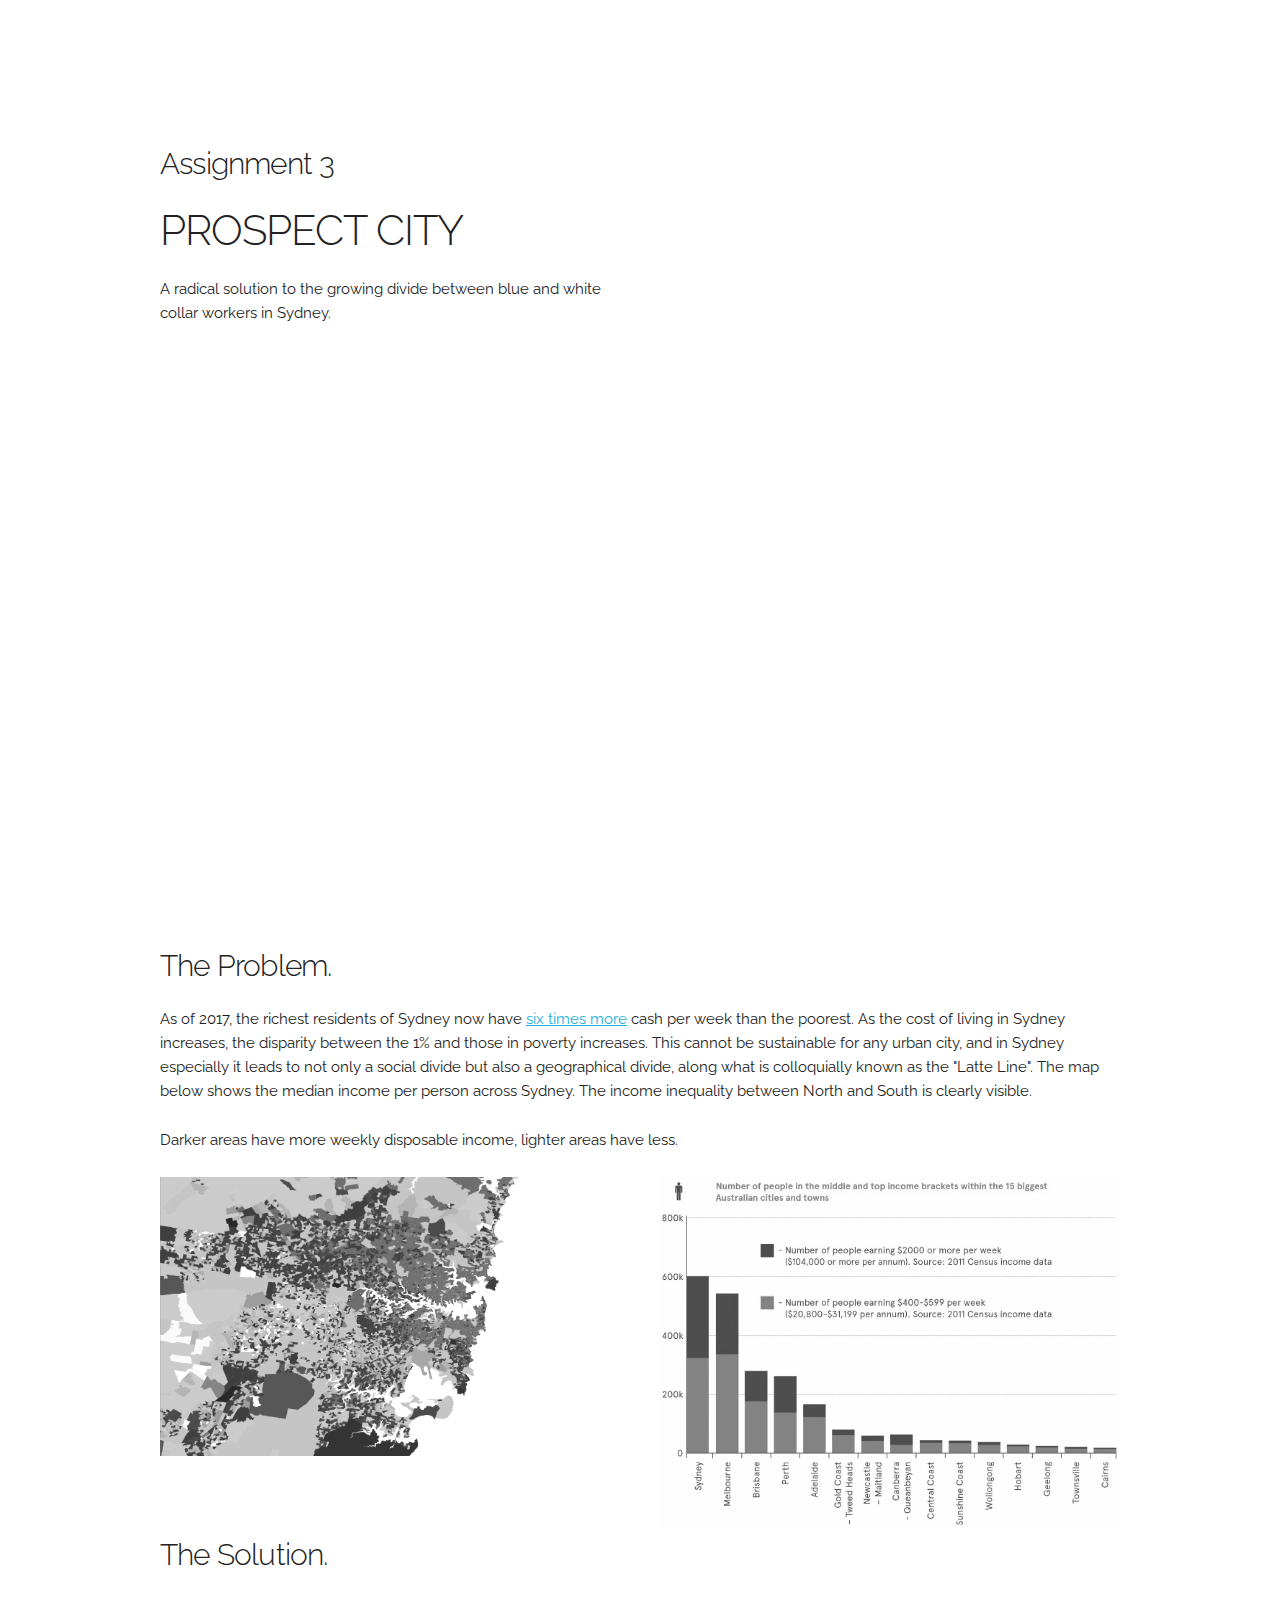
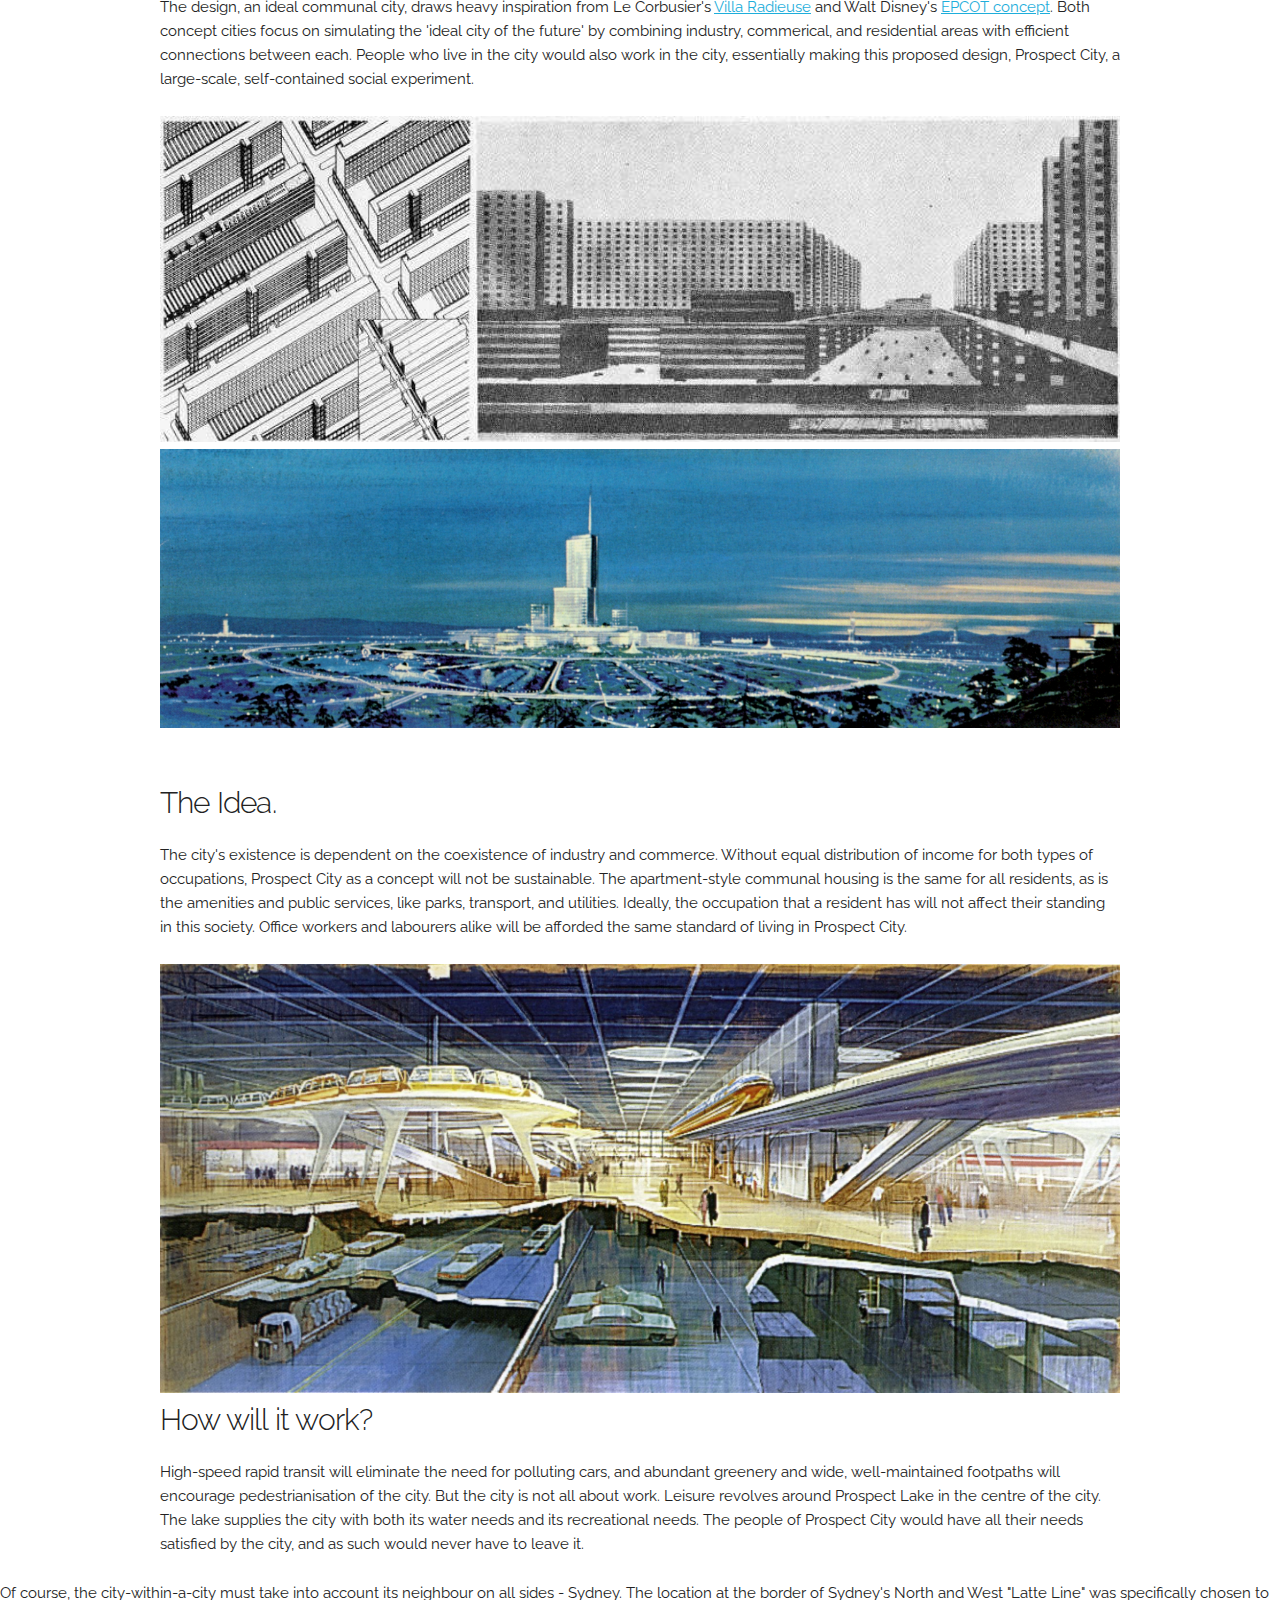
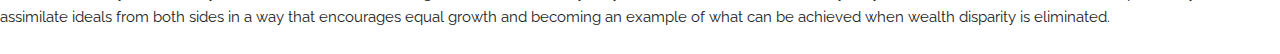
==== index.html @ 4a0b6c7a "k" ====
<!DOCTYPE html>
<html lang="en">
<head>

  <!-- Basic Page Needs
  –––––––––––––––––––––––––––––––––––––––––––––––––– -->
  <meta charset="utf-8">
  <title>twelve_thirty</title>
  <meta name="description" content="">
  <meta name="author" content="">

  <!-- Mobile Specific Metas
  –––––––––––––––––––––––––––––––––––––––––––––––––– -->
  <meta name='viewport' content="width=device-widthinitial-scale=1,maximum-scale=1,user-scalable=no" />

  <!-- FONT
  –––––––––––––––––––––––––––––––––––––––––––––––––– -->
  <link href="//fonts.googleapis.com/css?family=Raleway:400,300,600" rel="stylesheet" type="text/css">

  <!-- CSS
  –––––––––––––––––––––––––––––––––––––––––––––––––– -->
  <link rel="stylesheet" href="css/normalize.css">
  <link rel="stylesheet" href="css/skeleton.css">

  <!-- Mapbox API
  –––––––––––––––––––––––––––––––––––––––––––––––––– -->
  <script src='https://api.tiles.mapbox.com/mapbox-gl-js/v0.50.0/mapbox-gl.js'></script>
  <link href='https://api.tiles.mapbox.com/mapbox-gl-js/v0.50.0/mapbox-gl.css' rel='stylesheet' />
    
  <!-- Mapbox CSS
  –––––––––––––––––––––––––––––––––––––––––––––––––– -->  
    <style>
        body { margin:0; padding:0; }
        #map-container {position: relative; height: 400px; width: 100%;}
        #map { position: absolute; height: inherit; width: 100%;}
        img { width: 100%;}
        
    </style>

  <!-- Favicon
  –––––––––––––––––––––––––––––––––––––––––––––––––– -->
  <link rel="icon" type="image/png" href="images/favicon.png">

</head>
<body>

  <!-- Heading
  –––––––––––––––––––––––––––––––––––––––––––––––––– -->
  <div class="container">
    <div class="row">
      <div class="one-half column" style="margin-top: 15%">
        <h4>Assignment 3</h4>
        <h2>PROSPECT CITY</h2>
        <p>A radical solution to the growing divide between blue and white collar workers in Sydney.</p>
        <br></br>
      </div>
    </div>
  </div>

<!-- Map
  –––––––––––––––––––––––––––––––––––––––––––––––––– -->
  <div class="map-container">
        <div id='map'></div>
        <script>
        mapboxgl.accessToken = 'pk.eyJ1IjoiaGVmemFjayIsImEiOiJjam0xOXI5dHcwMXB6M3dxcmQ4dHZlNTdwIn0.y9kjLEaiTkrsVbtfqm4grw';
        var map = new mapboxgl.Map({
            container: 'map', // container id
            style: 'mapbox://styles/mapbox/light-v9', // stylesheet location
            center: [150.89, -33.82], // starting position [lng, lat]
            pitch: 75,
				    bearing: 20,
            zoom: 12.5 // starting zoom
        });

        map.on('load', function() {

            map.addLayer({
              "id": "data",
              "type": "fill-extrusion",
              "source": {
                  'type': 'geojson',
                  'data': './city.js'
              },
              'layout': {
                  'visibility': 'visible'
                  },
              'paint': {
                      'fill-extrusion-color' : {
                          'property': 'colour',
                          'type': 'identity'
                      },
                      'fill-extrusion-height' : {
                          'type': 'identity',
                          'property': 'height'
                      },
                      'fill-extrusion-base' : {
                          'type': 'identity',
                          'property': 'base_height'
                      },
                        'fill-extrusion-opacity': 1
                  }

            });
        });

        </script>
  </div>
  <br></br>

<!-- Content
  –––––––––––––––––––––––––––––––––––––––––––––––––– -->        
  <div class="container">
    <div class="row">
      <div class="twelve columns">
        <h4>The Problem.</h4>
        <p>As of 2017, the richest residents of Sydney now have <a href="https://www.smh.com.au/national/nsw/sydney-has-the-highest-poverty-rate-of-any-capital-city-in-australia-20150701-gi2ijx.html">six times more</a> cash per week than the poorest. As the cost of living in Sydney increases, the disparity between the 1% and those in poverty increases. This cannot be sustainable for any urban city, and in Sydney especially it leads to not only a social divide but also a geographical divide, along what is colloquially known as the "Latte Line".
        The map below shows the median income per person across Sydney. The income inequality between North and South is clearly visible.</p>
        <p>Darker areas have more weekly disposable income, lighter areas have less.</p>
      </div>
    </div>
  </div>

  <div class="container">
    <div class="row">
      <div class="six columns">
        <img src="images/income.PNG" width="100%">
      </div> 
      <div class="six columns">
        <img src="images/inequality.jpg" width="100%">
      </div> 
    </div>
  </div>

  <div class="container">
    <div class="row">
      <div class="twelve columns">
        <h4>The Solution.</h4>
        <p>The design, an ideal communal city, draws heavy inspiration from Le Corbusier's <a href="https://en.wikipedia.org/wiki/Ville_Radieuse">Villa Radieuse</a> and Walt Disney's <a href="https://en.wikipedia.org/wiki/EPCOT_(concept)">EPCOT concept</a>. Both concept cities focus on simulating the 'ideal city of the future' by combining industry, commerical, and residential areas with efficient connections between each. People who live in the city would also work in the city, essentially making this proposed design, Prospect City, a large-scale, self-contained social experiment.</p>
      </div>
    </div>
  </div>

  <div class="container">
    <div class="row">
      <div class="twelve columns">
        <img src="images/radieuse.jpg" width="100%">
      </div>
    </div>
  </div>

  <div class="container">
    <div class="row">
      <div class="twelve columns">
        <img src="images/epcot.jpg" width="100%">
      </div>
    </div>
  </div>

  <br></br>

  <div class="container">
    <div class="row">
      <div class="twelve columns">
        <h4>The Idea.</h4>
        <p>The city's existence is dependent on the coexistence of industry and commerce. Without equal distribution of income for both types of occupations, Prospect City as a concept will not be sustainable. The apartment-style communal housing is the same for all residents, as is the amenities and public services, like parks, transport, and utilities. Ideally, the occupation that a resident has will not affect their standing in this society. Office workers and labourers alike will be afforded the same standard of living in Prospect City.</p>
      </div>
    </div>
  </div>

  <div class="container">
    <div class="row">
      <div class="twelve columns">
        <img src="images/transport.jpg" width="100%">
      </div>
    </div>
  </div>
    
  <div class="container">
    <div class="row">
      <div class="twelve columns">
        <h4>How will it work?</h4>
        <p>High-speed rapid transit will eliminate the need for polluting cars, and abundant greenery and wide, well-maintained footpaths will encourage pedestrianisation of the city. But the city is not all about work. Leisure revolves around Prospect Lake in the centre of the city. The lake supplies the city with both its water needs and its recreational needs. The people of Prospect City would have all their needs satisfied by the city, and as such would never have to leave it. </p>
      </div>
    </div>
  </div>


        <p>Of course, the city-within-a-city must take into account its neighbour on all sides - Sydney. The location at the border of Sydney's North and West "Latte Line" was specifically chosen to assimilate ideals from both sides in a way that encourages equal growth and becoming an example of what can be achieved when wealth disparity is eliminated.</p>
      </div>
    </div>
  </div>

<!-- End Document
  –––––––––––––––––––––––––––––––––––––––––––––––––– -->
</body>
</html>
---- css/skeleton.css ----
/*
* Skeleton V2.0.4
* Copyright 2014, Dave Gamache
* www.getskeleton.com
* Free to use under the MIT license.
* http://www.opensource.org/licenses/mit-license.php
* 12/29/2014
*/


/* Table of contents
––––––––––––––––––––––––––––––––––––––––––––––––––
- Grid
- Base Styles
- Typography
- Links
- Buttons
- Forms
- Lists
- Code
- Tables
- Spacing
- Utilities
- Clearing
- Media Queries
*/


/* Grid
–––––––––––––––––––––––––––––––––––––––––––––––––– */
.container {
  position: relative;
  width: 100%;
  max-width: 960px;
  margin: 0 auto;
  padding: 0 20px;
  box-sizing: border-box; }
.column,
.columns {
  width: 100%;
  float: left;
  box-sizing: border-box; }
.map-container {
  position: relative; 
  height: 500px; 
  width: 100%; }


/* For devices larger than 400px */
@media (min-width: 400px) {
  .container {
    width: 85%;
    padding: 0; }
}

/* For devices larger than 550px */
@media (min-width: 550px) {
  .container {
    width: 80%; }
  .column,
  .columns {
    margin-left: 4%; }
  .column:first-child,
  .columns:first-child {
    margin-left: 0; }

  .one.column,
  .one.columns                    { width: 4.66666666667%; }
  .two.columns                    { width: 13.3333333333%; }
  .three.columns                  { width: 22%;            }
  .four.columns                   { width: 30.6666666667%; }
  .five.columns                   { width: 39.3333333333%; }
  .six.columns                    { width: 48%;            }
  .seven.columns                  { width: 56.6666666667%; }
  .eight.columns                  { width: 65.3333333333%; }
  .nine.columns                   { width: 74.0%;          }
  .ten.columns                    { width: 82.6666666667%; }
  .eleven.columns                 { width: 91.3333333333%; }
  .twelve.columns                 { width: 100%; margin-left: 0; }

  .one-third.column               { width: 30.6666666667%; }
  .two-thirds.column              { width: 65.3333333333%; }

  .one-half.column                { width: 48%; }

  /* Offsets */
  .offset-by-one.column,
  .offset-by-one.columns          { margin-left: 8.66666666667%; }
  .offset-by-two.column,
  .offset-by-two.columns          { margin-left: 17.3333333333%; }
  .offset-by-three.column,
  .offset-by-three.columns        { margin-left: 26%;            }
  .offset-by-four.column,
  .offset-by-four.columns         { margin-left: 34.6666666667%; }
  .offset-by-five.column,
  .offset-by-five.columns         { margin-left: 43.3333333333%; }
  .offset-by-six.column,
  .offset-by-six.columns          { margin-left: 52%;            }
  .offset-by-seven.column,
  .offset-by-seven.columns        { margin-left: 60.6666666667%; }
  .offset-by-eight.column,
  .offset-by-eight.columns        { margin-left: 69.3333333333%; }
  .offset-by-nine.column,
  .offset-by-nine.columns         { margin-left: 78.0%;          }
  .offset-by-ten.column,
  .offset-by-ten.columns          { margin-left: 86.6666666667%; }
  .offset-by-eleven.column,
  .offset-by-eleven.columns       { margin-left: 95.3333333333%; }

  .offset-by-one-third.column,
  .offset-by-one-third.columns    { margin-left: 34.6666666667%; }
  .offset-by-two-thirds.column,
  .offset-by-two-thirds.columns   { margin-left: 69.3333333333%; }

  .offset-by-one-half.column,
  .offset-by-one-half.columns     { margin-left: 52%; }

}


/* Base Styles
–––––––––––––––––––––––––––––––––––––––––––––––––– */
/* NOTE
html is set to 62.5% so that all the REM measurements throughout Skeleton
are based on 10px sizing. So basically 1.5rem = 15px :) */
html {
  font-size: 62.5%; }
body {
  font-size: 1.5em; /* currently ems cause chrome bug misinterpreting rems on body element */
  line-height: 1.6;
  font-weight: 400;
  font-family: "Raleway", "HelveticaNeue", "Helvetica Neue", Helvetica, Arial, sans-serif;
  color: #222; }


/* Typography
–––––––––––––––––––––––––––––––––––––––––––––––––– */
h1, h2, h3, h4, h5, h6 {
  margin-top: 0;
  margin-bottom: 2rem;
  font-weight: 300; }
h1 { font-size: 4.0rem; line-height: 1.2;  letter-spacing: -.1rem;}
h2 { font-size: 3.6rem; line-height: 1.25; letter-spacing: -.1rem; }
h3 { font-size: 3.0rem; line-height: 1.3;  letter-spacing: -.1rem; }
h4 { font-size: 2.4rem; line-height: 1.35; letter-spacing: -.08rem; }
h5 { font-size: 1.8rem; line-height: 1.5;  letter-spacing: -.05rem; }
h6 { font-size: 1.5rem; line-height: 1.6;  letter-spacing: 0; }

/* Larger than phablet */
@media (min-width: 550px) {
  h1 { font-size: 5.0rem; }
  h2 { font-size: 4.2rem; }
  h3 { font-size: 3.6rem; }
  h4 { font-size: 3.0rem; }
  h5 { font-size: 2.4rem; }
  h6 { font-size: 1.5rem; }
}

p {
  margin-top: 0; }


/* Links
–––––––––––––––––––––––––––––––––––––––––––––––––– */
a {
  color: #1EAEDB; }
a:hover {
  color: #0FA0CE; }


/* Buttons
–––––––––––––––––––––––––––––––––––––––––––––––––– */
.button,
button,
input[type="submit"],
input[type="reset"],
input[type="button"] {
  display: inline-block;
  height: 38px;
  padding: 0 30px;
  color: #555;
  text-align: center;
  font-size: 11px;
  font-weight: 600;
  line-height: 38px;
  letter-spacing: .1rem;
  text-transform: uppercase;
  text-decoration: none;
  white-space: nowrap;
  background-color: transparent;
  border-radius: 4px;
  border: 1px solid #bbb;
  cursor: pointer;
  box-sizing: border-box; }
.button:hover,
button:hover,
input[type="submit"]:hover,
input[type="reset"]:hover,
input[type="button"]:hover,
.button:focus,
button:focus,
input[type="submit"]:focus,
input[type="reset"]:focus,
input[type="button"]:focus {
  color: #333;
  border-color: #888;
  outline: 0; }
.button.button-primary,
button.button-primary,
input[type="submit"].button-primary,
input[type="reset"].button-primary,
input[type="button"].button-primary {
  color: #FFF;
  background-color: #33C3F0;
  border-color: #33C3F0; }
.button.button-primary:hover,
button.button-primary:hover,
input[type="submit"].button-primary:hover,
input[type="reset"].button-primary:hover,
input[type="button"].button-primary:hover,
.button.button-primary:focus,
button.button-primary:focus,
input[type="submit"].button-primary:focus,
input[type="reset"].button-primary:focus,
input[type="button"].button-primary:focus {
  color: #FFF;
  background-color: #1EAEDB;
  border-color: #1EAEDB; }


/* Forms
–––––––––––––––––––––––––––––––––––––––––––––––––– */
input[type="email"],
input[type="number"],
input[type="search"],
input[type="text"],
input[type="tel"],
input[type="url"],
input[type="password"],
textarea,
select {
  height: 38px;
  padding: 6px 10px; /* The 6px vertically centers text on FF, ignored by Webkit */
  background-color: #fff;
  border: 1px solid #D1D1D1;
  border-radius: 4px;
  box-shadow: none;
  box-sizing: border-box; }
/* Removes awkward default styles on some inputs for iOS */
input[type="email"],
input[type="number"],
input[type="search"],
input[type="text"],
input[type="tel"],
input[type="url"],
input[type="password"],
textarea {
  -webkit-appearance: none;
     -moz-appearance: none;
          appearance: none; }
textarea {
  min-height: 65px;
  padding-top: 6px;
  padding-bottom: 6px; }
input[type="email"]:focus,
input[type="number"]:focus,
input[type="search"]:focus,
input[type="text"]:focus,
input[type="tel"]:focus,
input[type="url"]:focus,
input[type="password"]:focus,
textarea:focus,
select:focus {
  border: 1px solid #33C3F0;
  outline: 0; }
label,
legend {
  display: block;
  margin-bottom: .5rem;
  font-weight: 600; }
fieldset {
  padding: 0;
  border-width: 0; }
input[type="checkbox"],
input[type="radio"] {
  display: inline; }
label > .label-body {
  display: inline-block;
  margin-left: .5rem;
  font-weight: normal; }


/* Lists
–––––––––––––––––––––––––––––––––––––––––––––––––– */
ul {
  list-style: circle inside; }
ol {
  list-style: decimal inside; }
ol, ul {
  padding-left: 0;
  margin-top: 0; }
ul ul,
ul ol,
ol ol,
ol ul {
  margin: 1.5rem 0 1.5rem 3rem;
  font-size: 90%; }
li {
  margin-bottom: 1rem; }


/* Code
–––––––––––––––––––––––––––––––––––––––––––––––––– */
code {
  padding: .2rem .5rem;
  margin: 0 .2rem;
  font-size: 90%;
  white-space: nowrap;
  background: #F1F1F1;
  border: 1px solid #E1E1E1;
  border-radius: 4px; }
pre > code {
  display: block;
  padding: 1rem 1.5rem;
  white-space: pre; }


/* Tables
–––––––––––––––––––––––––––––––––––––––––––––––––– */
th,
td {
  padding: 12px 15px;
  text-align: left;
  border-bottom: 1px solid #E1E1E1; }
th:first-child,
td:first-child {
  padding-left: 0; }
th:last-child,
td:last-child {
  padding-right: 0; }


/* Spacing
–––––––––––––––––––––––––––––––––––––––––––––––––– */
button,
.button {
  margin-bottom: 1rem; }
input,
textarea,
select,
fieldset {
  margin-bottom: 1.5rem; }
pre,
blockquote,
dl,
figure,
table,
p,
ul,
ol,
form {
  margin-bottom: 2.5rem; }


/* Utilities
–––––––––––––––––––––––––––––––––––––––––––––––––– */
.u-full-width {
  width: 100%;
  box-sizing: border-box; }
.u-max-full-width {
  max-width: 100%;
  box-sizing: border-box; }
.u-pull-right {
  float: right; }
.u-pull-left {
  float: left; }


/* Misc
–––––––––––––––––––––––––––––––––––––––––––––––––– */
hr {
  margin-top: 3rem;
  margin-bottom: 3.5rem;
  border-width: 0;
  border-top: 1px solid #E1E1E1; }


/* Clearing
–––––––––––––––––––––––––––––––––––––––––––––––––– */

/* Self Clearing Goodness */
.container:after,
.row:after,
.u-cf {
  content: "";
  display: table;
  clear: both; }

/* Images
–––––––––––––––––––––––––––––––––––––––––––––––––– */

  img {
    max-width: 100%;
    max-height: 100%;
}

.portrait {
    height: 80px;
    width: 30px;
}

.landscape {
    height: 30px;
    width: 80px;
}

.square {
    height: 75px;
    width: 75px;
}  


/* Media Queries
–––––––––––––––––––––––––––––––––––––––––––––––––– */
/*
Note: The best way to structure the use of media queries is to create the queries
near the relevant code. For example, if you wanted to change the styles for buttons
on small devices, paste the mobile query code up in the buttons section and style it
there.
*/


/* Larger than mobile */
@media (min-width: 400px) {}

/* Larger than phablet (also point when grid becomes active) */
@media (min-width: 550px) {}

/* Larger than tablet */
@media (min-width: 750px) {}

/* Larger than desktop */
@media (min-width: 1000px) {}

/* Larger than Desktop HD */
@media (min-width: 1200px) {}
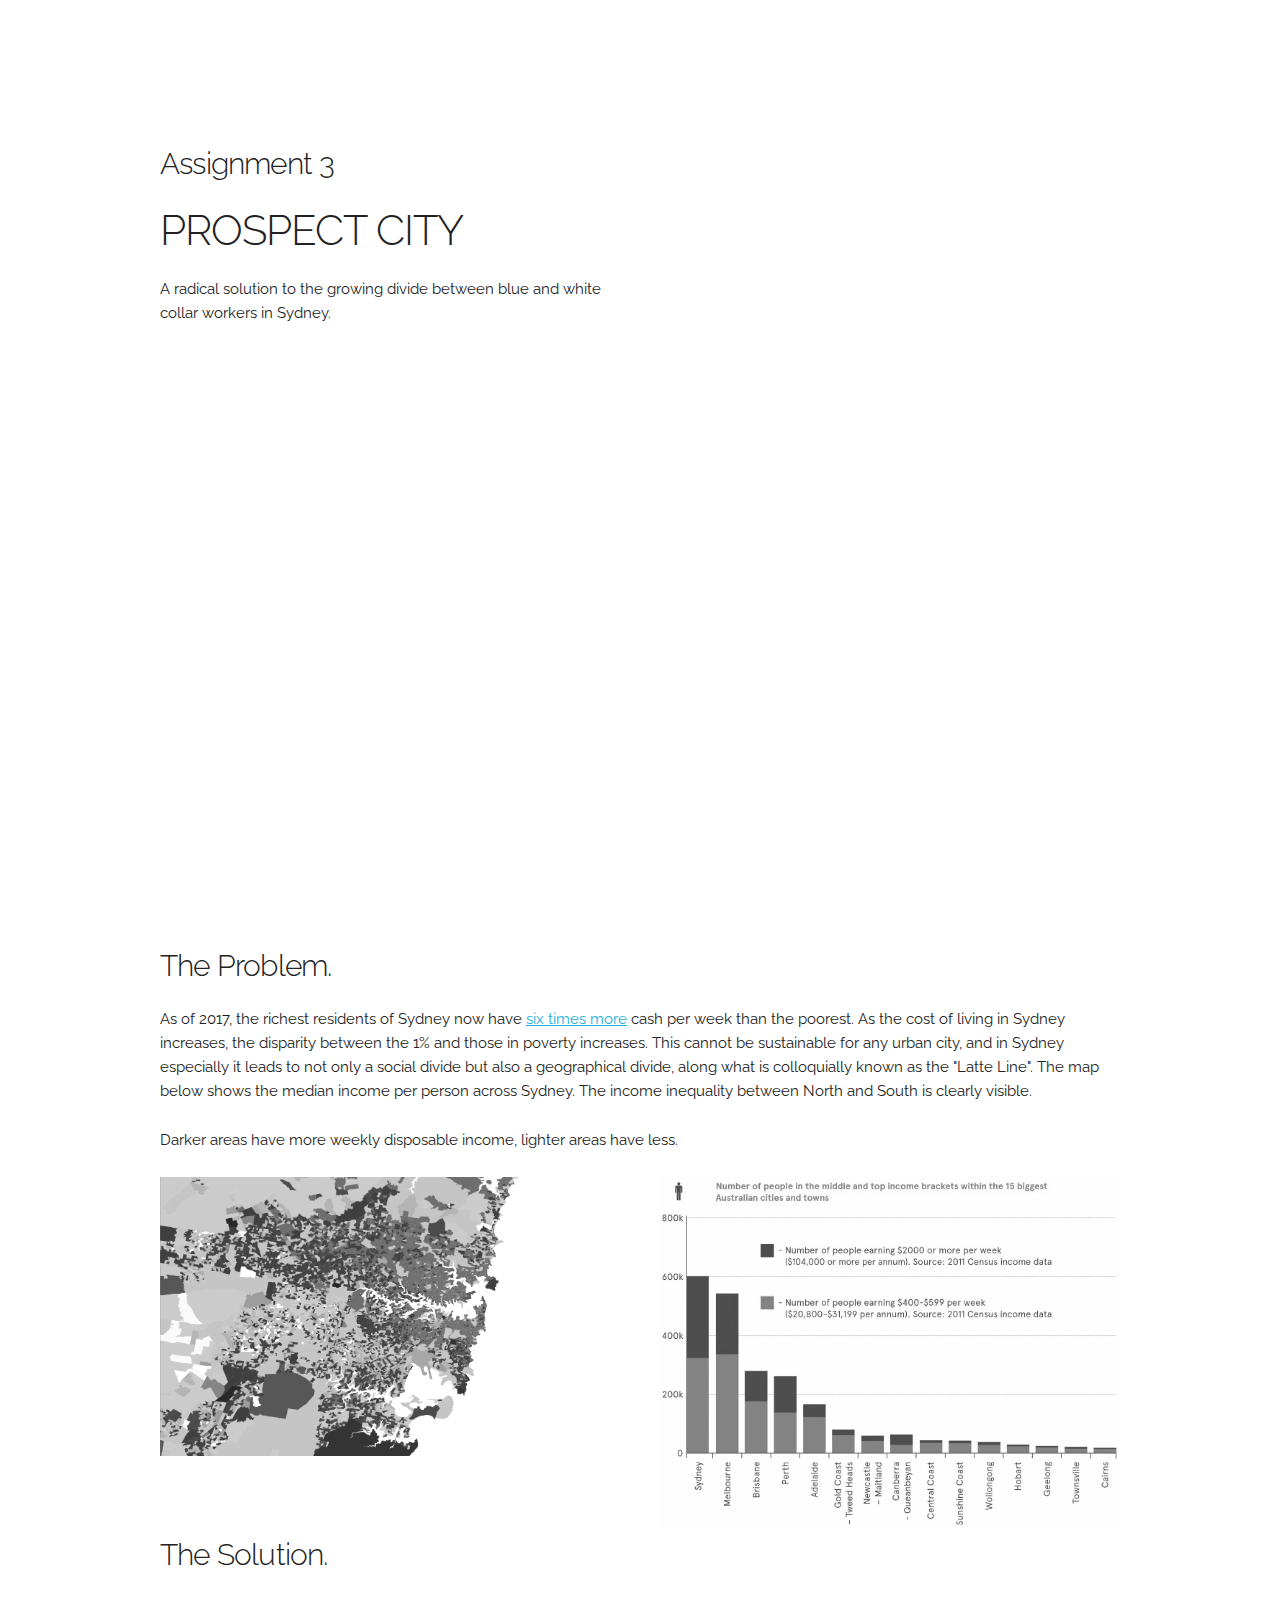
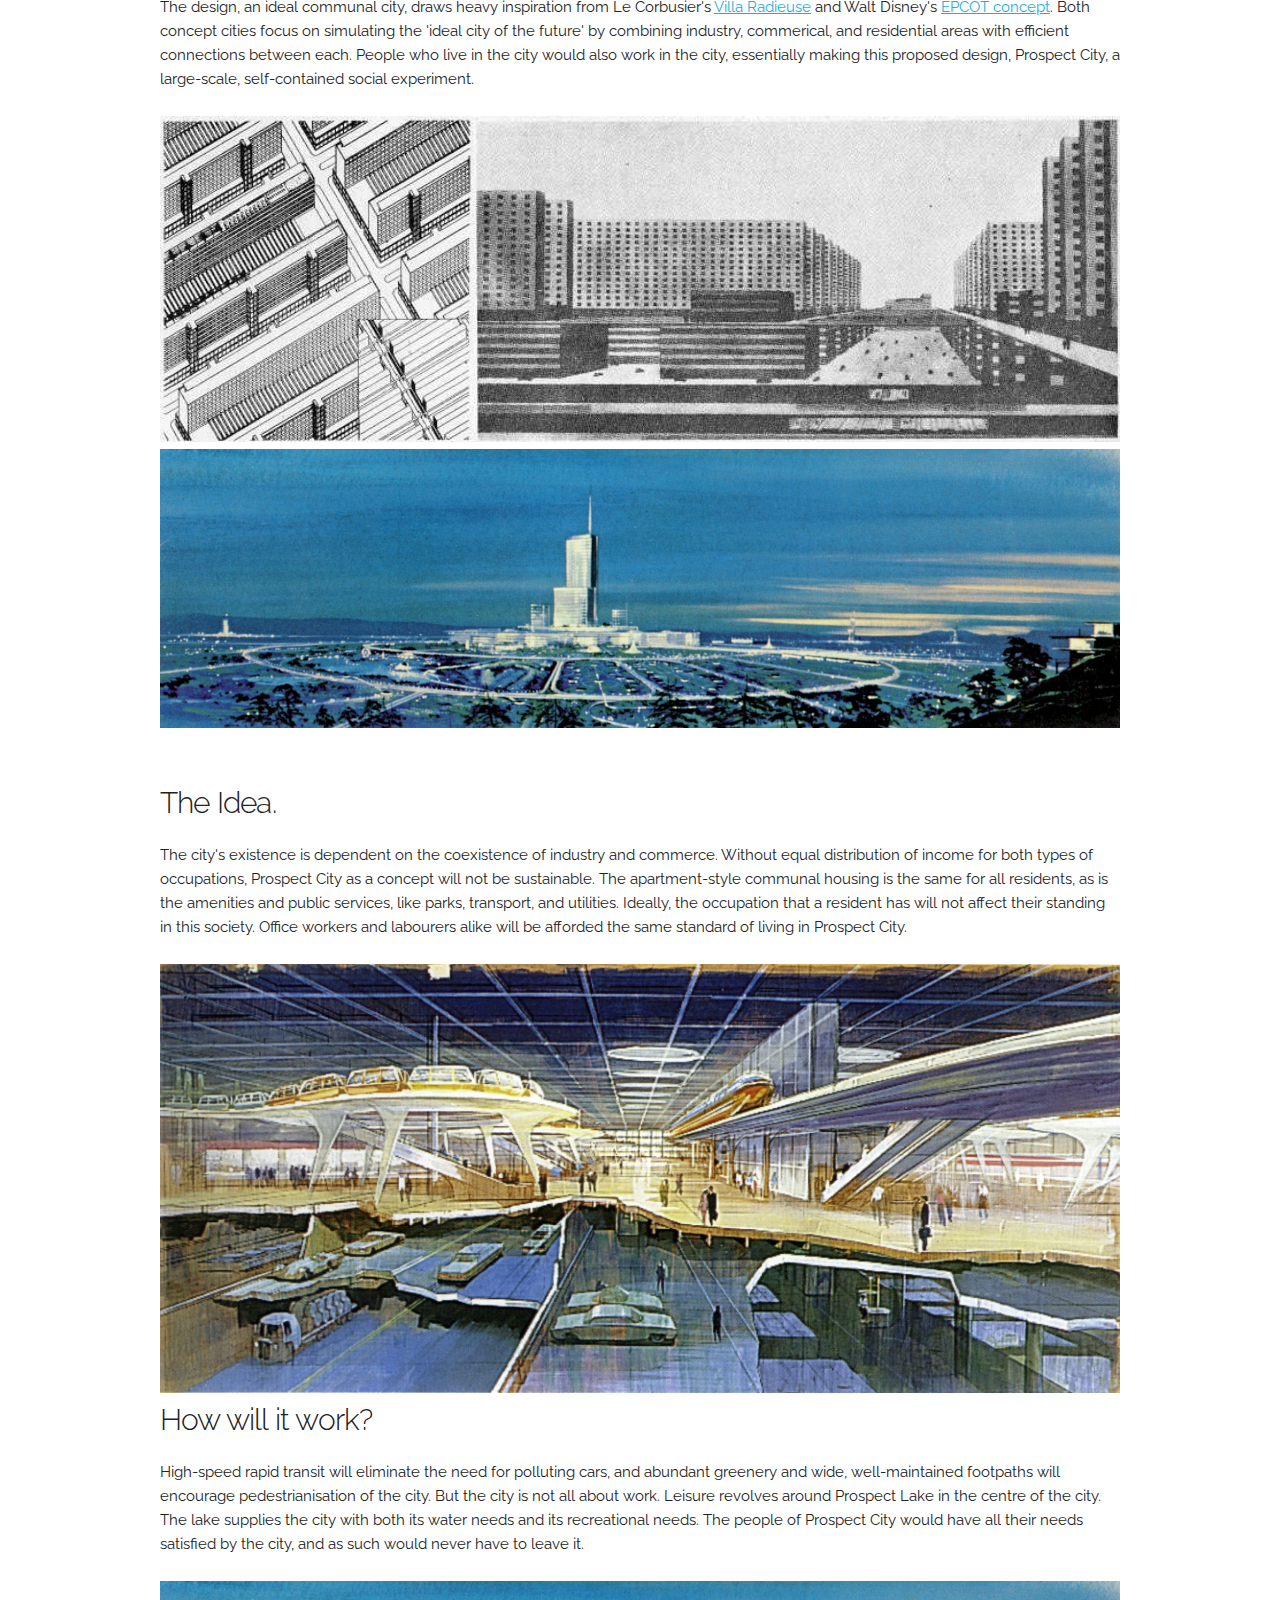
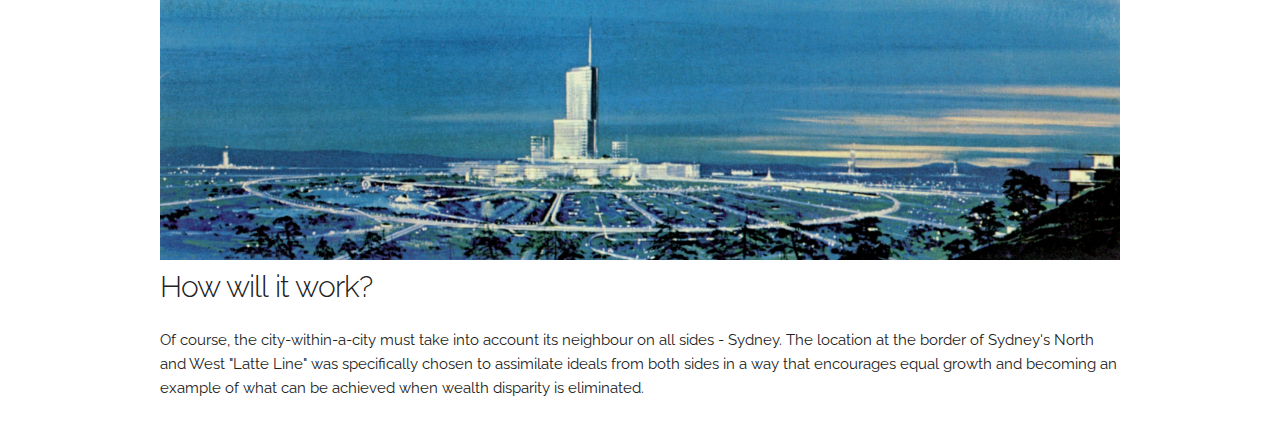
==== commit 7935bed1: "Update index.html" ====
--- a/index.html
+++ b/index.html
@@ -184,7 +184,18 @@
     </div>
   </div>
 
-
+  <div class="container">
+    <div class="row">
+      <div class="twelve columns">
+        <img src="images/epcot.jpg" width="100%">
+      </div>
+    </div>
+  </div>
+  
+  <div class="container">
+    <div class="row">
+      <div class="twelve columns">
+        <h4>How will it work?</h4>
         <p>Of course, the city-within-a-city must take into account its neighbour on all sides - Sydney. The location at the border of Sydney's North and West "Latte Line" was specifically chosen to assimilate ideals from both sides in a way that encourages equal growth and becoming an example of what can be achieved when wealth disparity is eliminated.</p>
       </div>
     </div>
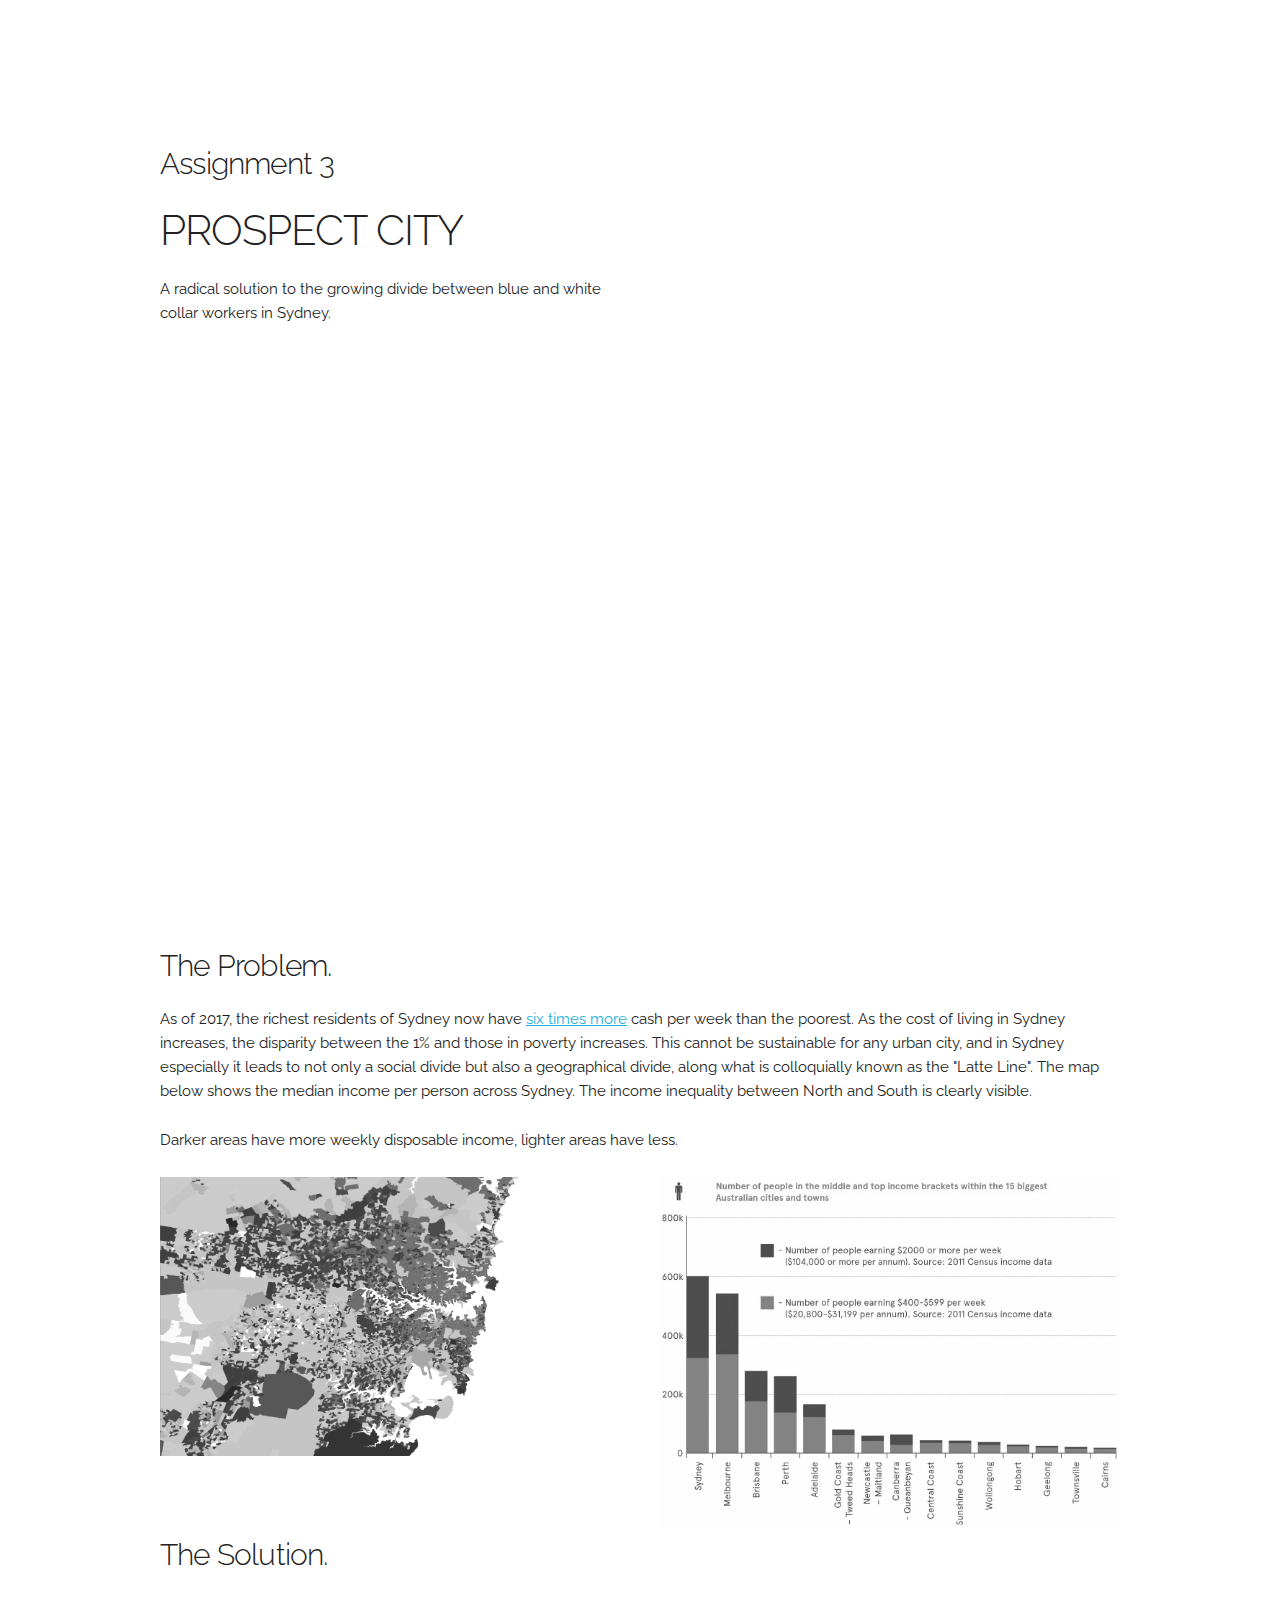
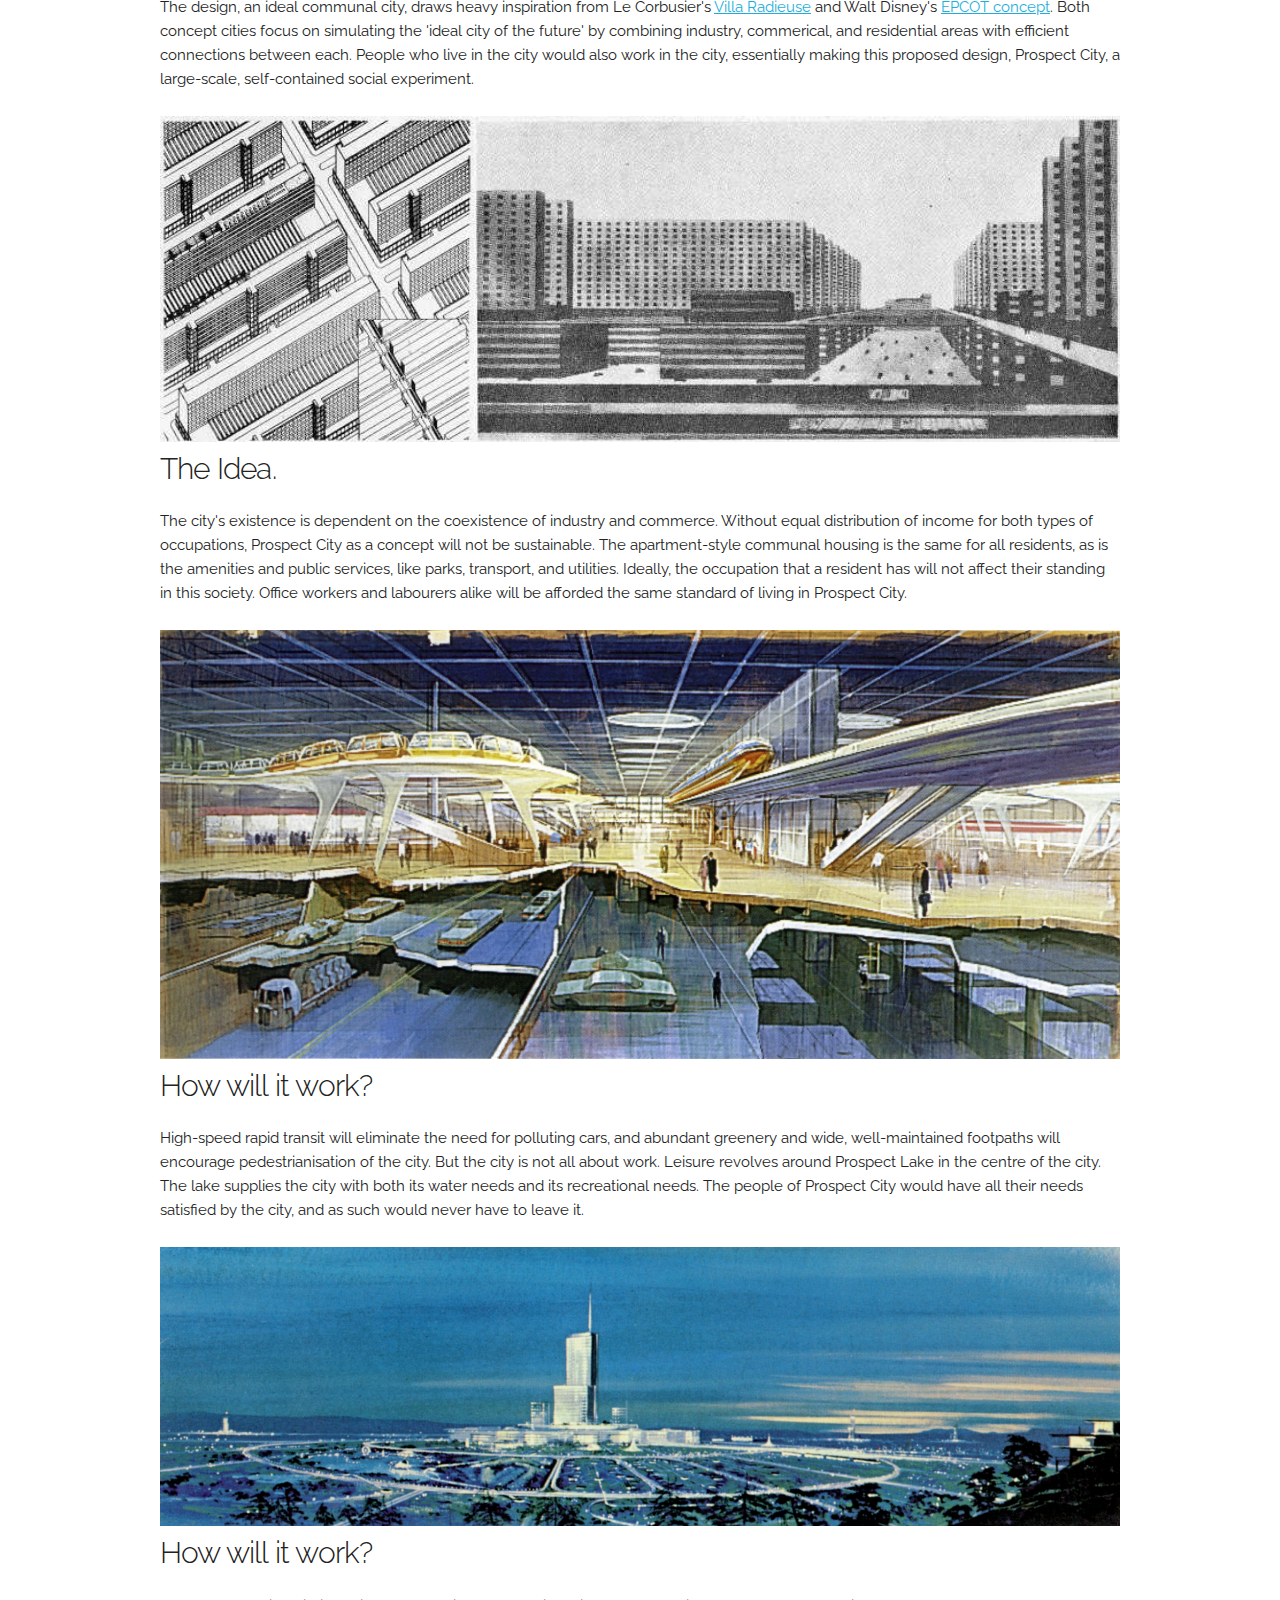
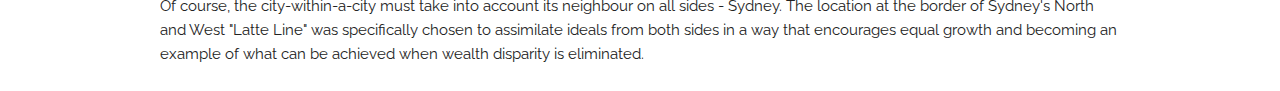
==== commit 342560d4: "Update index.html" ====
--- a/index.html
+++ b/index.html
@@ -151,16 +151,6 @@
   <div class="container">
     <div class="row">
       <div class="twelve columns">
-        <img src="images/epcot.jpg" width="100%">
-      </div>
-    </div>
-  </div>
-
-  <br></br>
-
-  <div class="container">
-    <div class="row">
-      <div class="twelve columns">
         <h4>The Idea.</h4>
         <p>The city's existence is dependent on the coexistence of industry and commerce. Without equal distribution of income for both types of occupations, Prospect City as a concept will not be sustainable. The apartment-style communal housing is the same for all residents, as is the amenities and public services, like parks, transport, and utilities. Ideally, the occupation that a resident has will not affect their standing in this society. Office workers and labourers alike will be afforded the same standard of living in Prospect City.</p>
       </div>
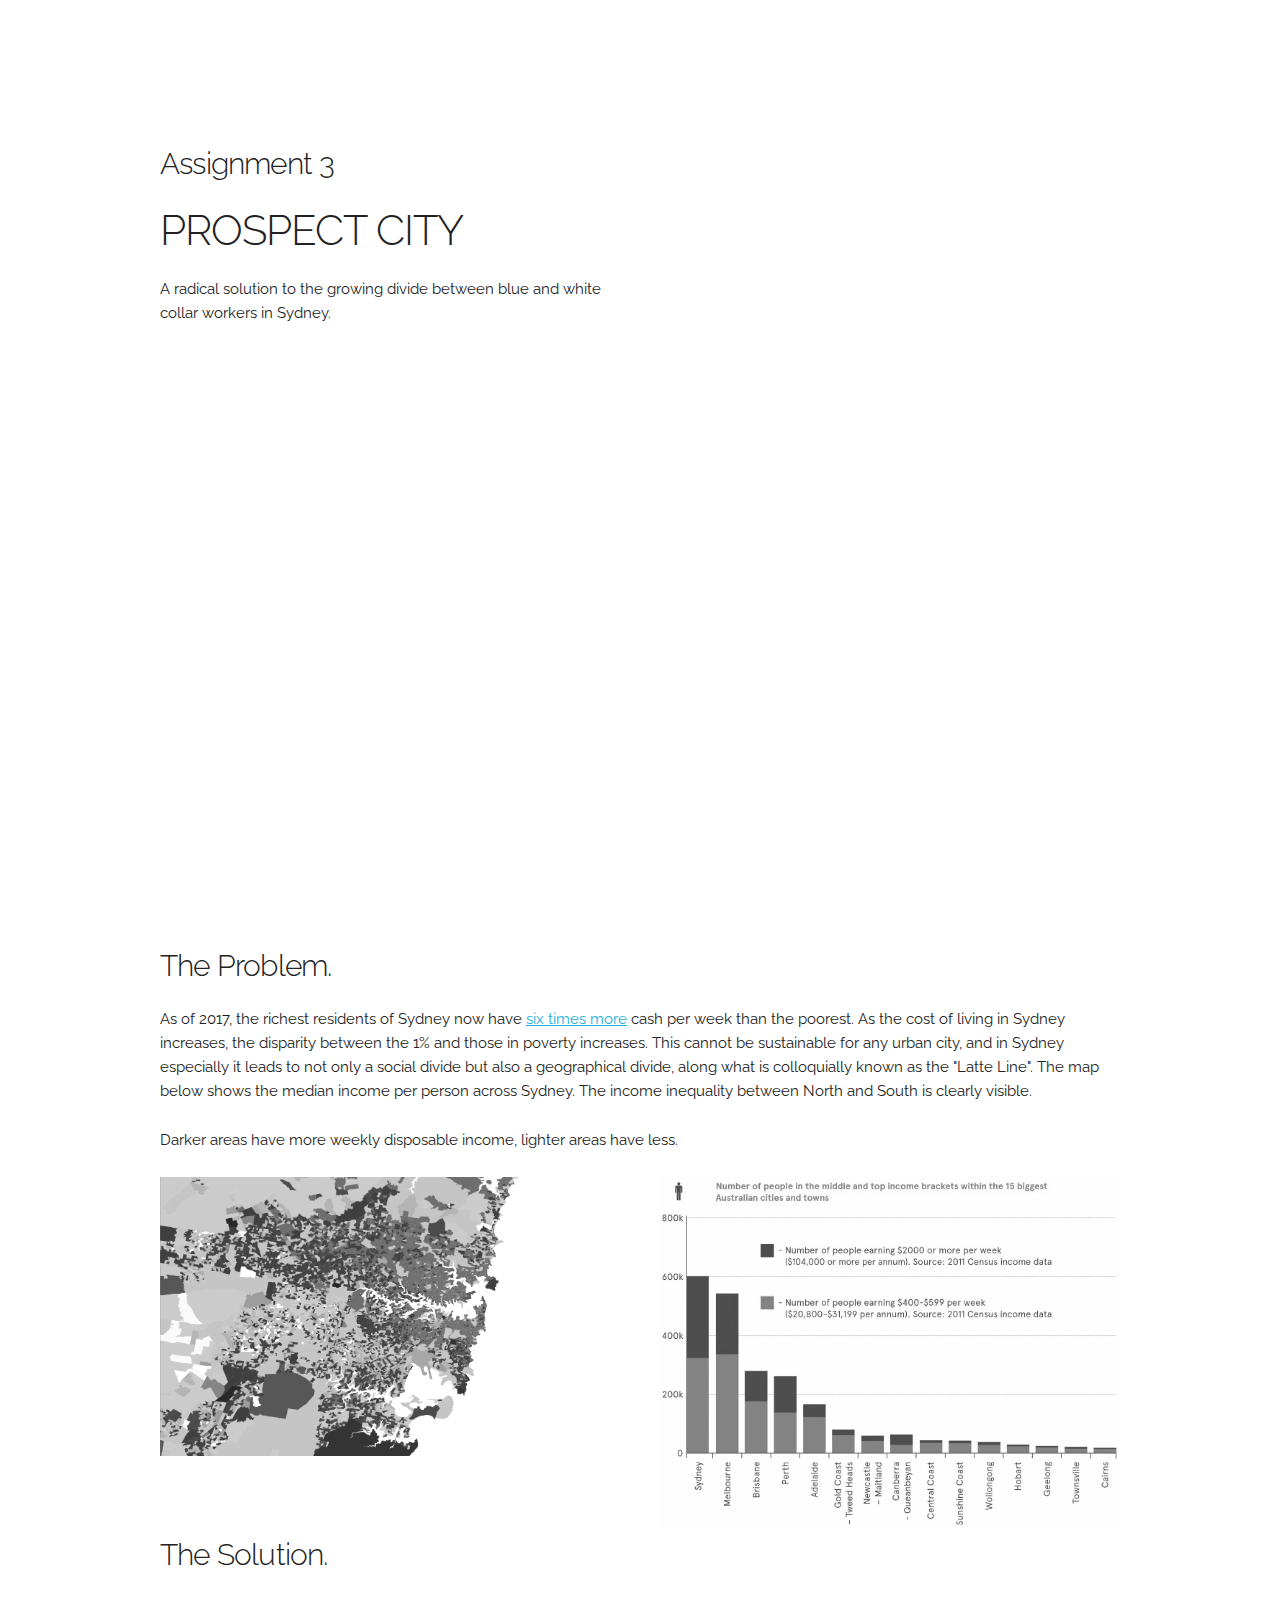
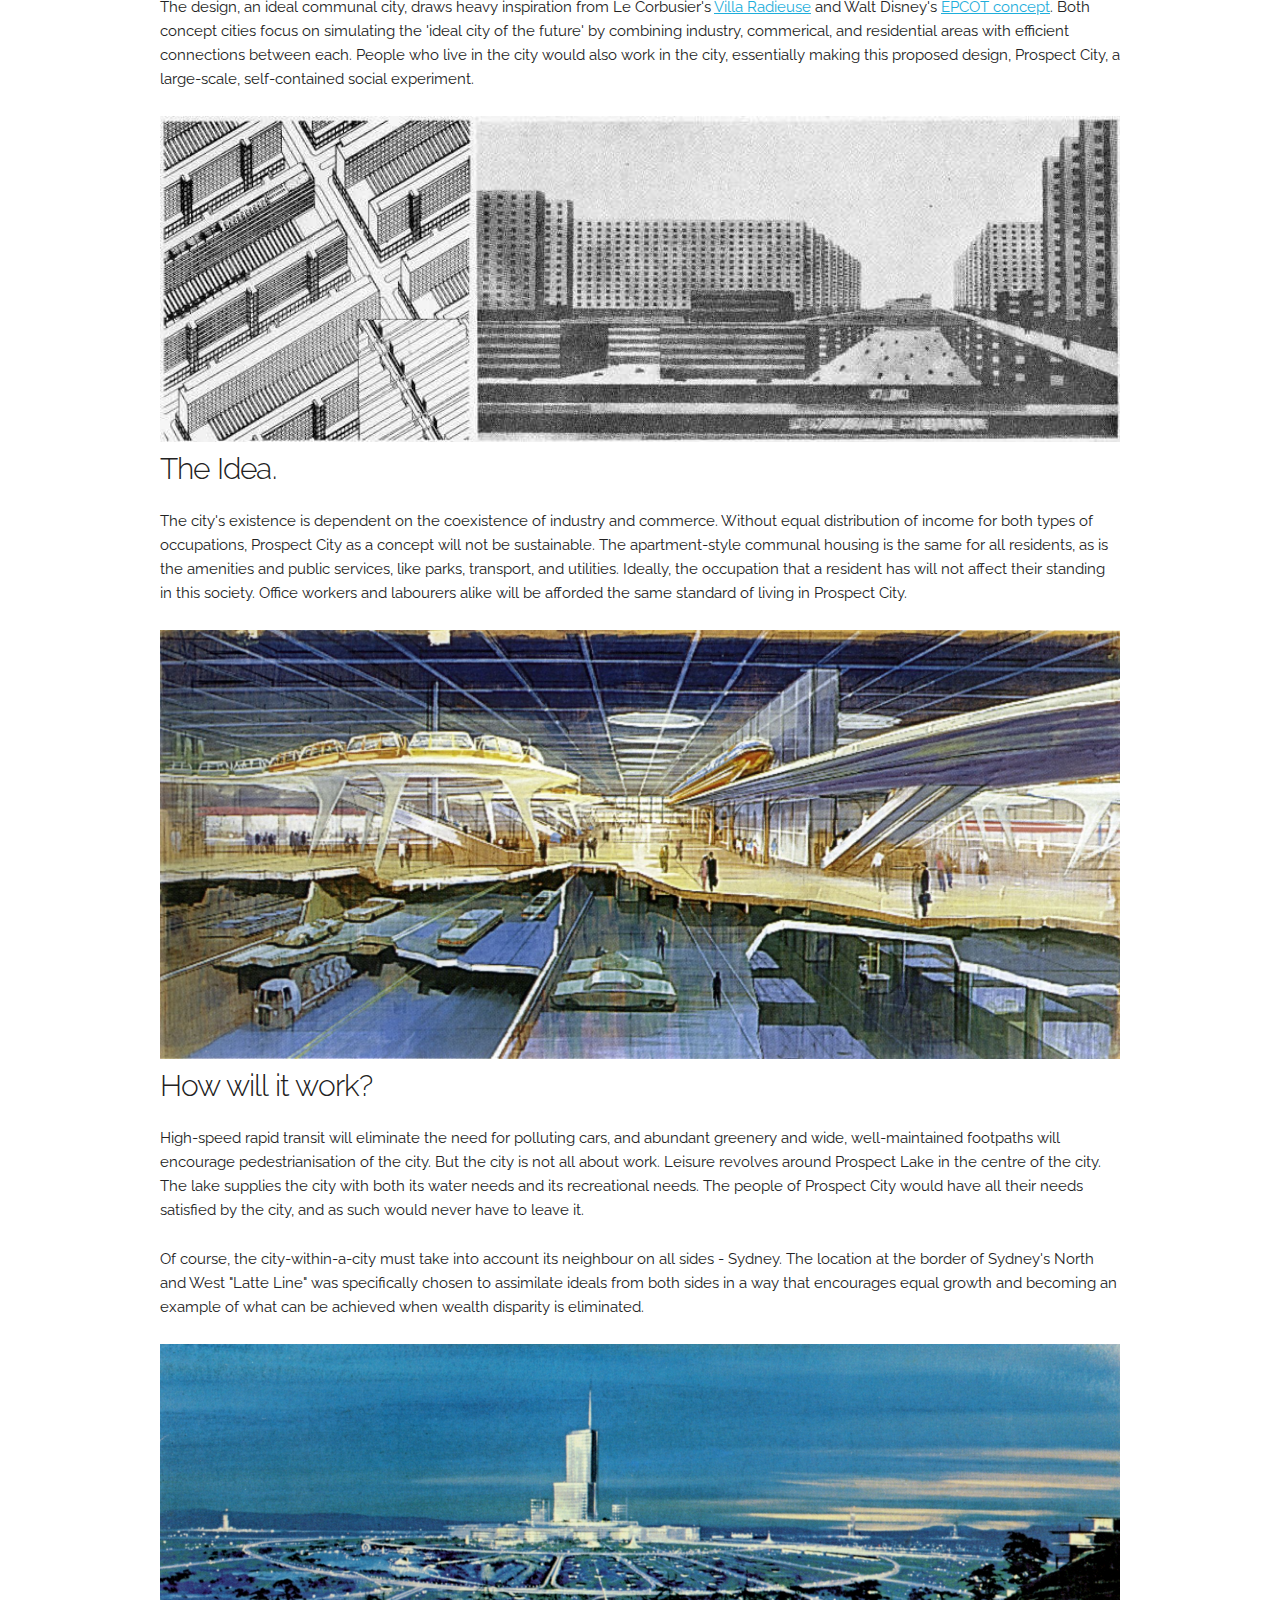
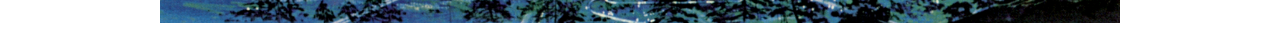
==== commit efda53cb: "Update index.html" ====
--- a/index.html
+++ b/index.html
@@ -164,32 +164,24 @@
       </div>
     </div>
   </div>
-    
+  
   <div class="container">
     <div class="row">
       <div class="twelve columns">
         <h4>How will it work?</h4>
         <p>High-speed rapid transit will eliminate the need for polluting cars, and abundant greenery and wide, well-maintained footpaths will encourage pedestrianisation of the city. But the city is not all about work. Leisure revolves around Prospect Lake in the centre of the city. The lake supplies the city with both its water needs and its recreational needs. The people of Prospect City would have all their needs satisfied by the city, and as such would never have to leave it. </p>
+        <p>Of course, the city-within-a-city must take into account its neighbour on all sides - Sydney. The location at the border of Sydney's North and West "Latte Line" was specifically chosen to assimilate ideals from both sides in a way that encourages equal growth and becoming an example of what can be achieved when wealth disparity is eliminated.</p>
       </div>
     </div>
   </div>
 
   <div class="container">
-    <div class="row">
-      <div class="twelve columns">
-        <img src="images/epcot.jpg" width="100%">
+      <div class="row">
+        <div class="twelve columns">
+          <img src="images/epcot.jpg" width="100%">
+        </div>
       </div>
     </div>
-  </div>
-  
-  <div class="container">
-    <div class="row">
-      <div class="twelve columns">
-        <h4>How will it work?</h4>
-        <p>Of course, the city-within-a-city must take into account its neighbour on all sides - Sydney. The location at the border of Sydney's North and West "Latte Line" was specifically chosen to assimilate ideals from both sides in a way that encourages equal growth and becoming an example of what can be achieved when wealth disparity is eliminated.</p>
-      </div>
-    </div>
-  </div>
 
 <!-- End Document
   –––––––––––––––––––––––––––––––––––––––––––––––––– -->
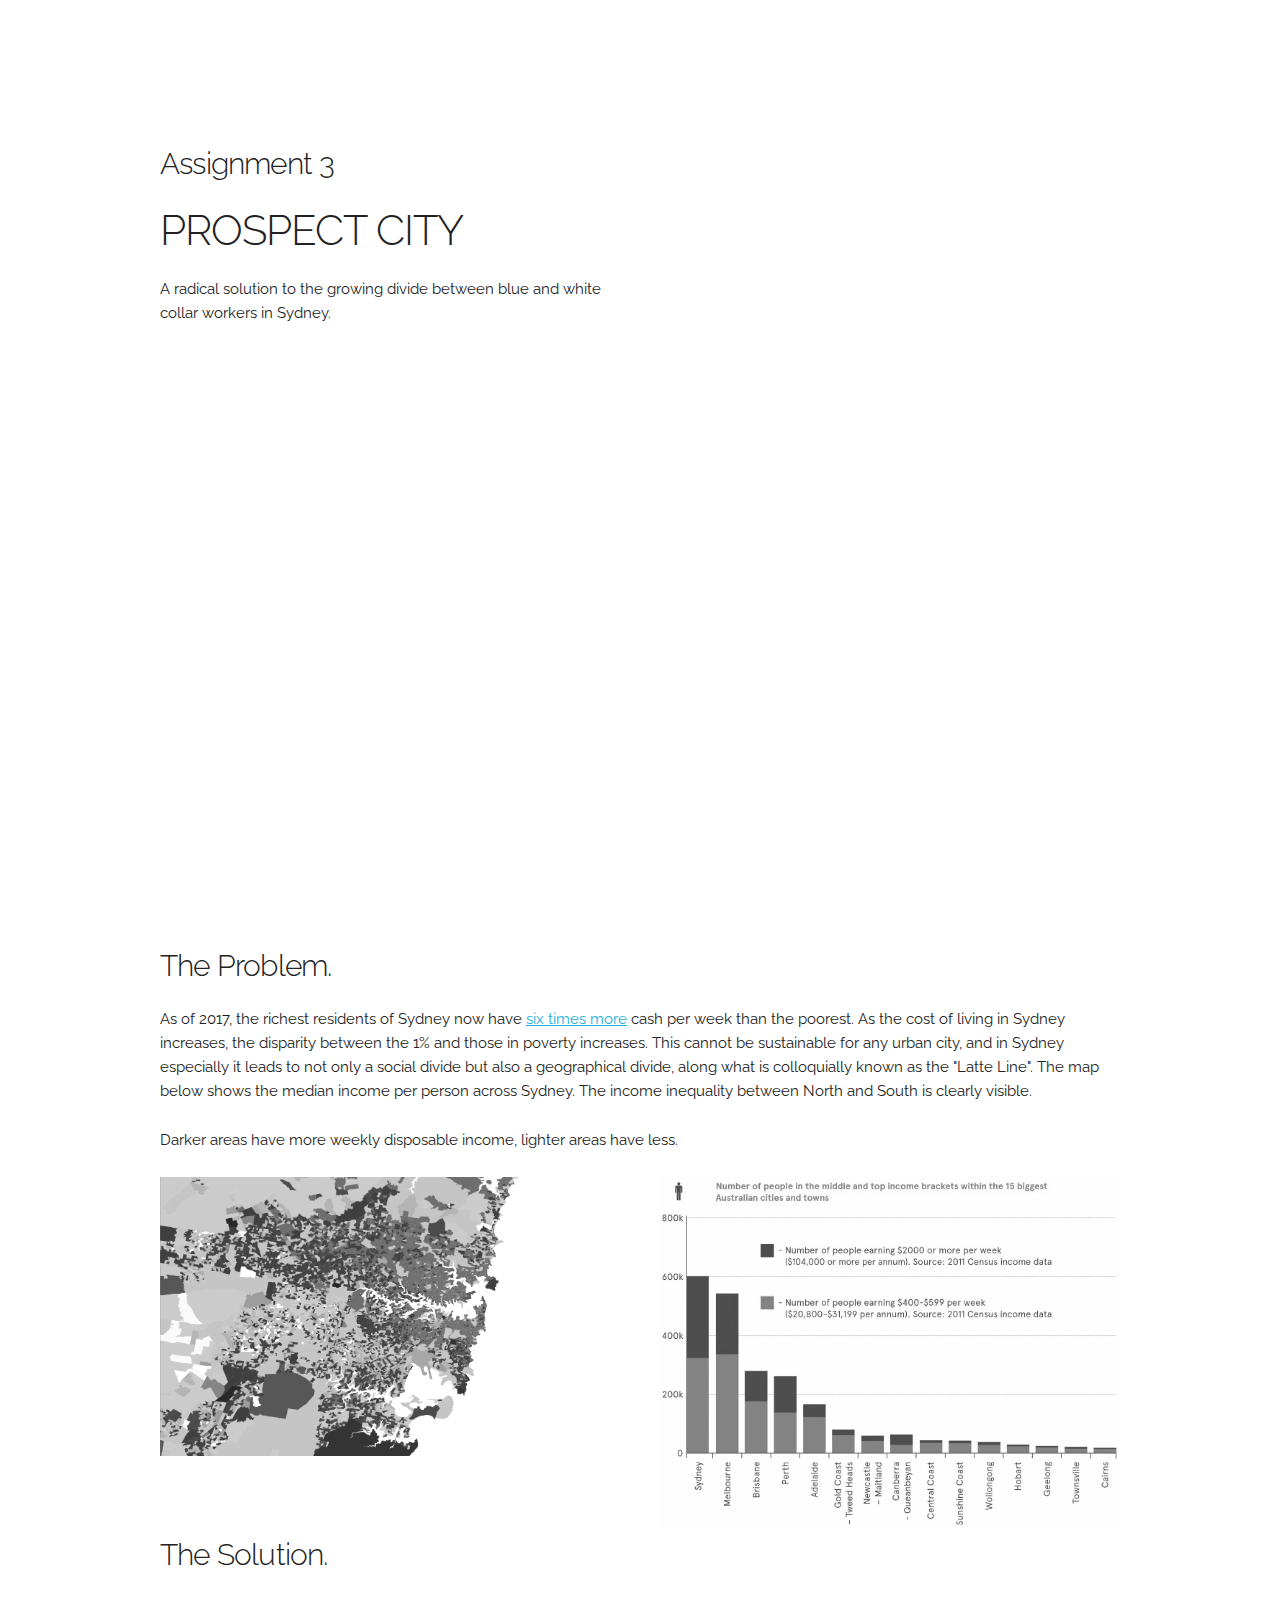
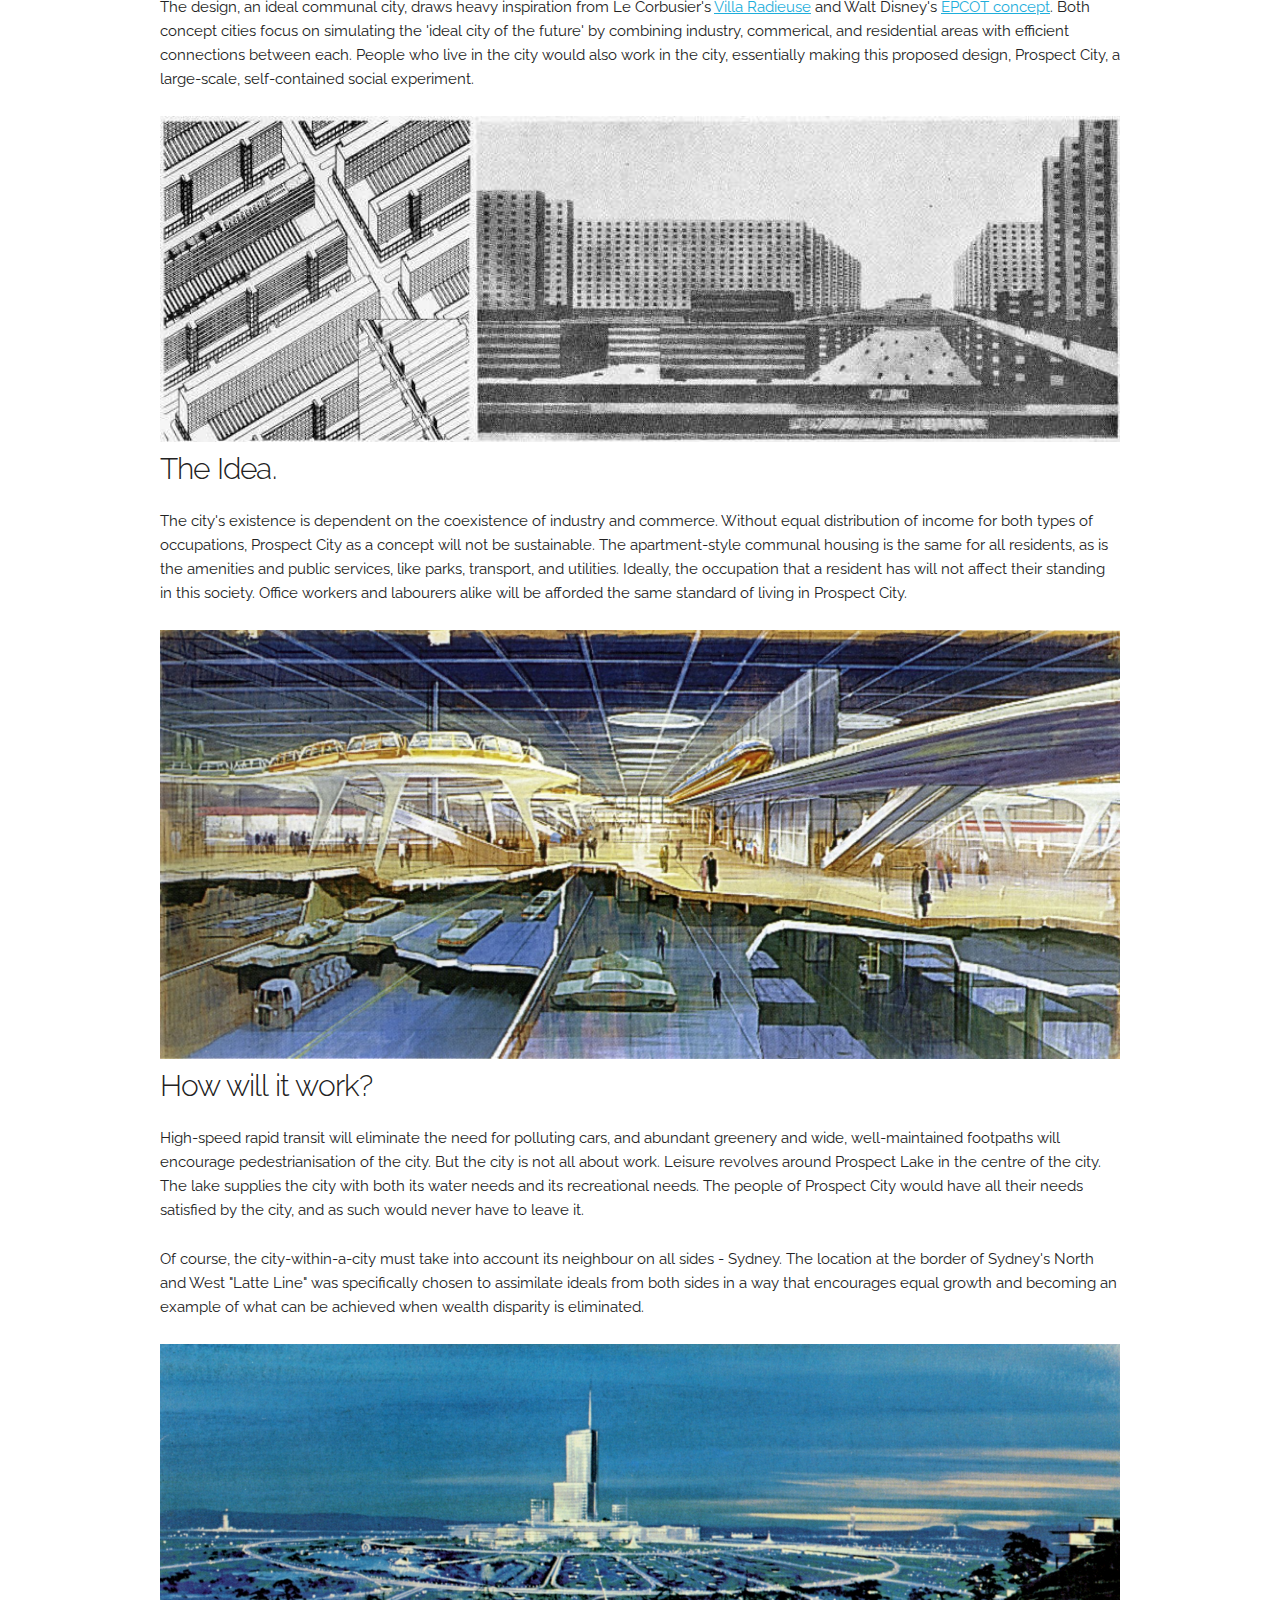
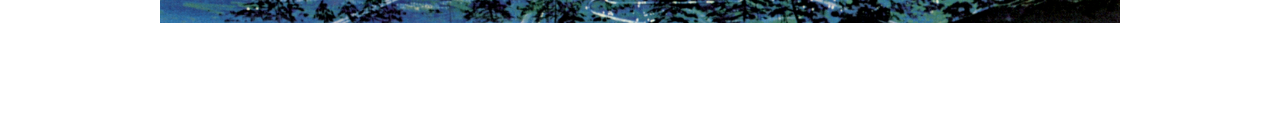
==== commit a949ada1: "Update index.html" ====
--- a/index.html
+++ b/index.html
@@ -176,12 +176,15 @@
   </div>
 
   <div class="container">
-      <div class="row">
-        <div class="twelve columns">
-          <img src="images/epcot.jpg" width="100%">
-        </div>
+    <div class="row">
+      <div class="twelve columns">
+        <img src="images/epcot.jpg">
       </div>
     </div>
+  </div>
+
+    <br></br>
+    <br></br>
 
 <!-- End Document
   –––––––––––––––––––––––––––––––––––––––––––––––––– -->
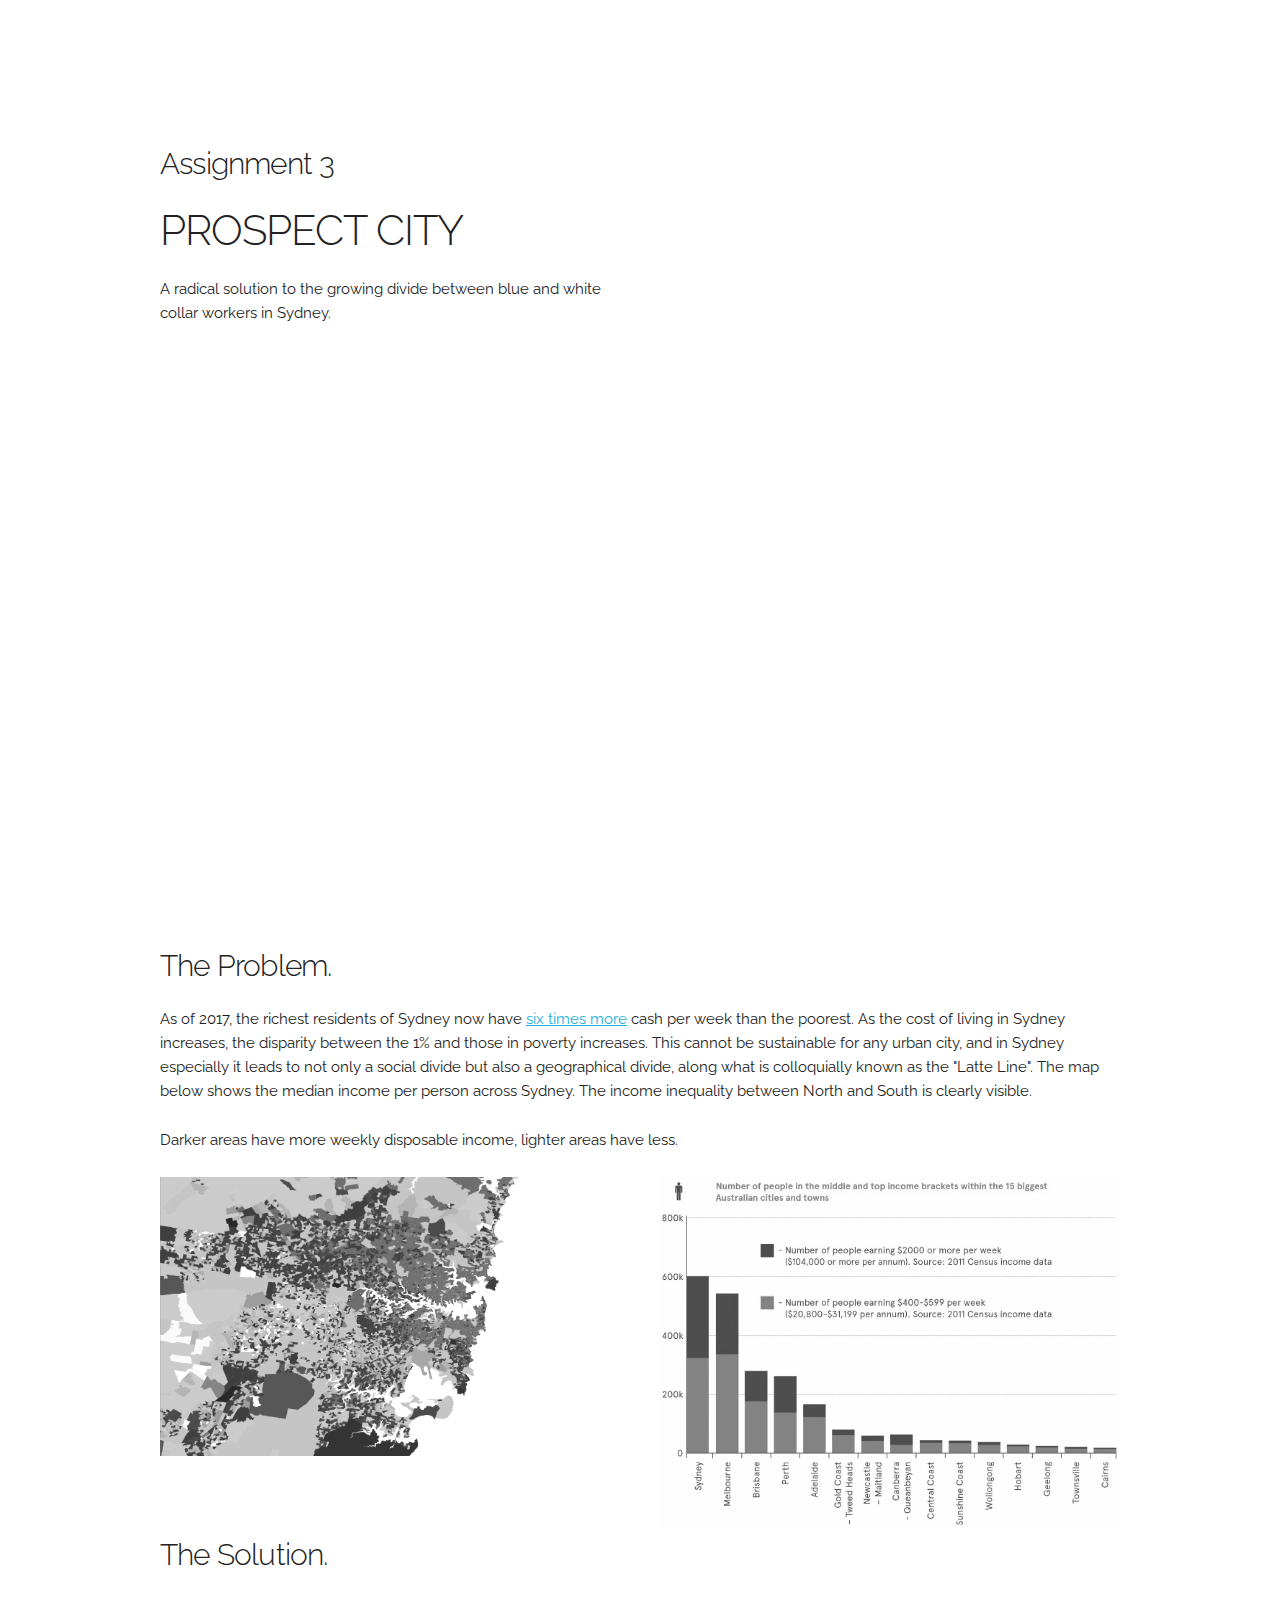
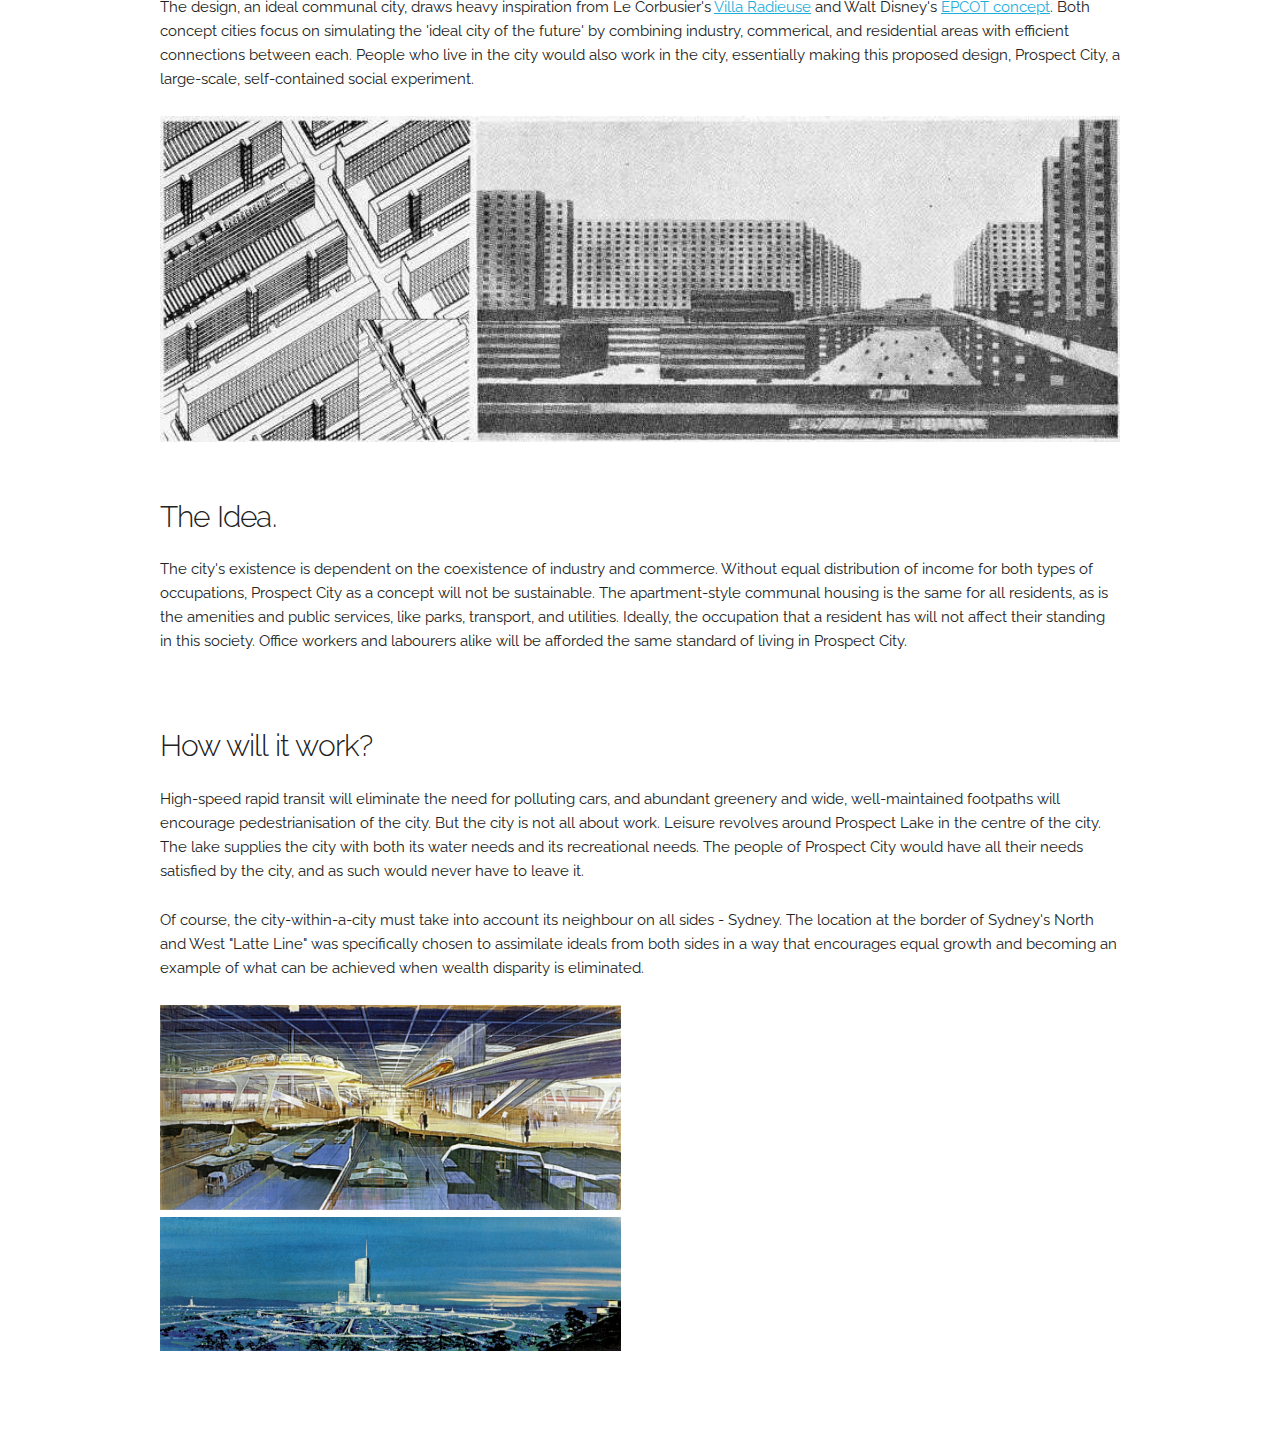
==== commit 5fa2a669: "Update index.html" ====
--- a/index.html
+++ b/index.html
@@ -148,6 +148,8 @@
     </div>
   </div>
 
+  <br></br>
+
   <div class="container">
     <div class="row">
       <div class="twelve columns">
@@ -156,15 +158,9 @@
       </div>
     </div>
   </div>
+  
+  <br></br>
 
-  <div class="container">
-    <div class="row">
-      <div class="twelve columns">
-        <img src="images/transport.jpg" width="100%">
-      </div>
-    </div>
-  </div>
-  
   <div class="container">
     <div class="row">
       <div class="twelve columns">
@@ -177,7 +173,12 @@
 
   <div class="container">
     <div class="row">
-      <div class="twelve columns">
+      <div class="six columns">
+        <img src="images/transport.jpg" width="100%">
+      </div>
+    </div>
+    <div class="row">
+      <div class="six columns">
         <img src="images/epcot.jpg">
       </div>
     </div>
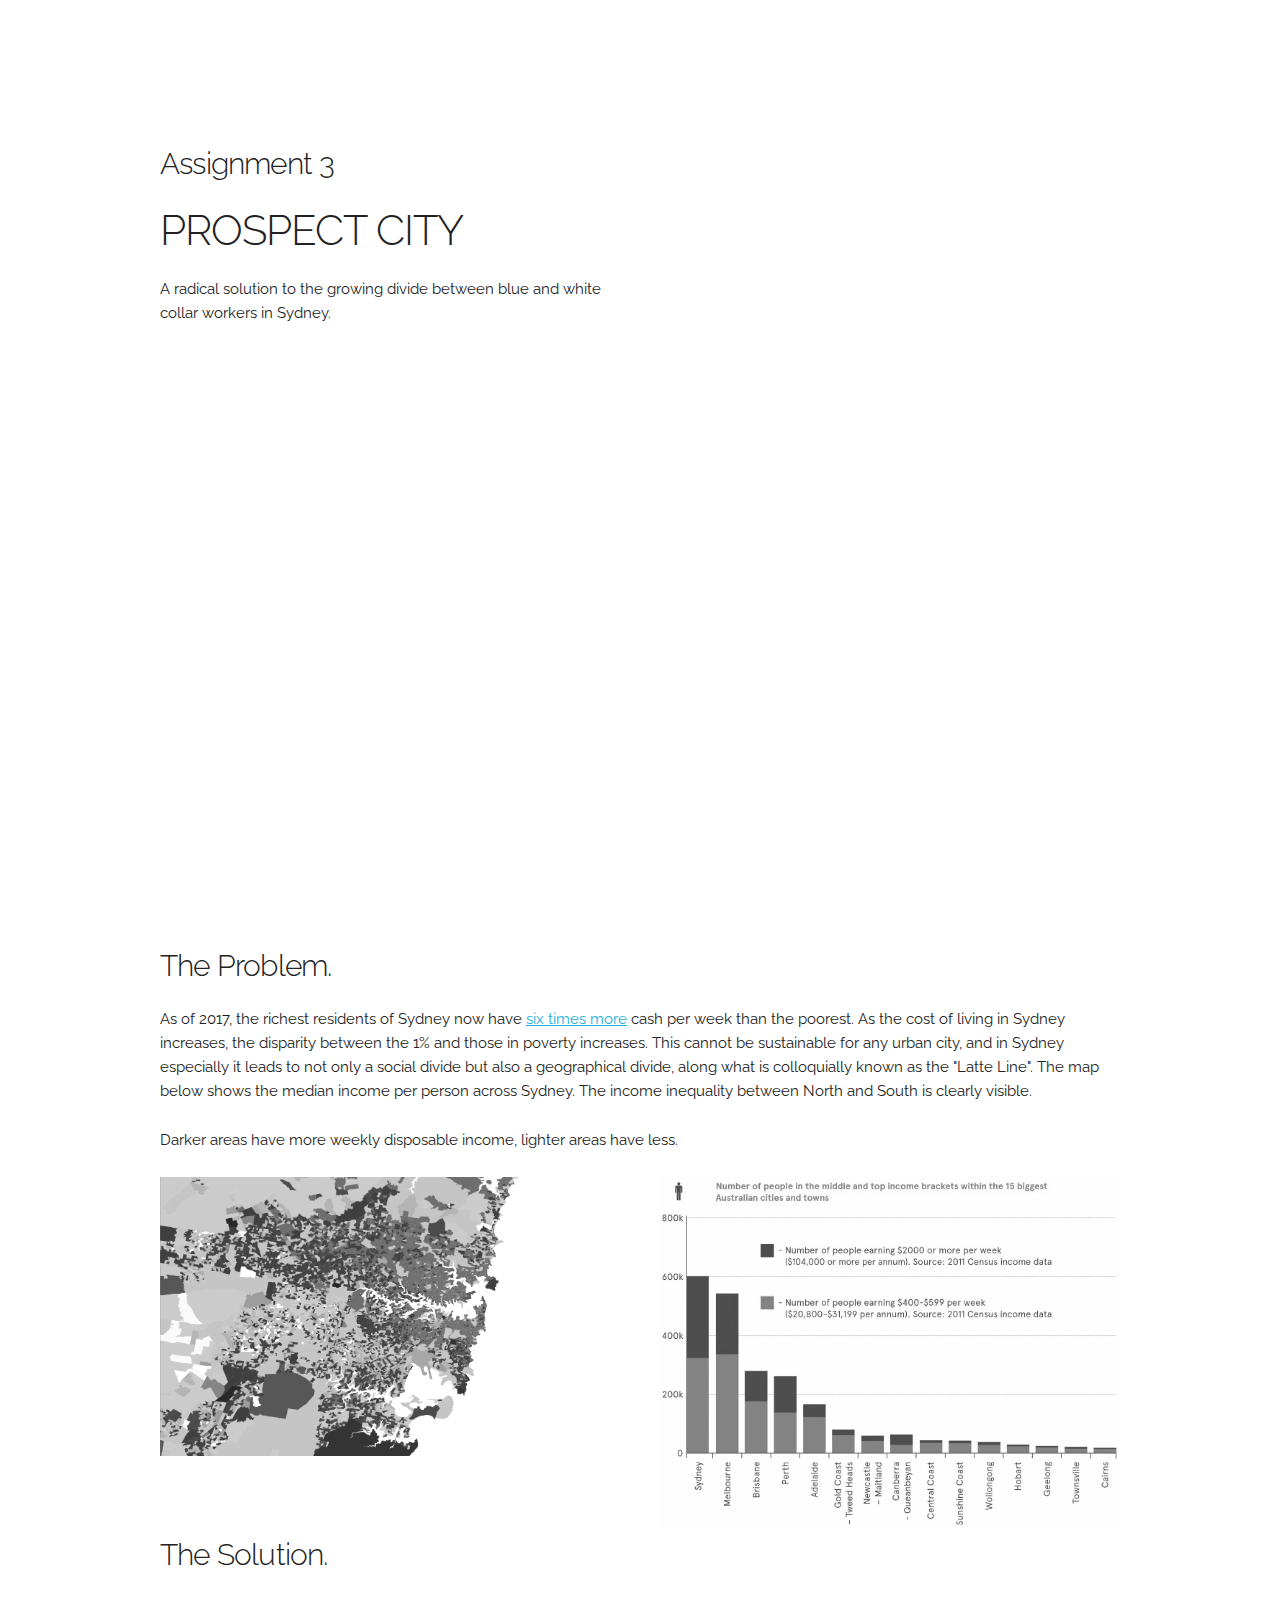
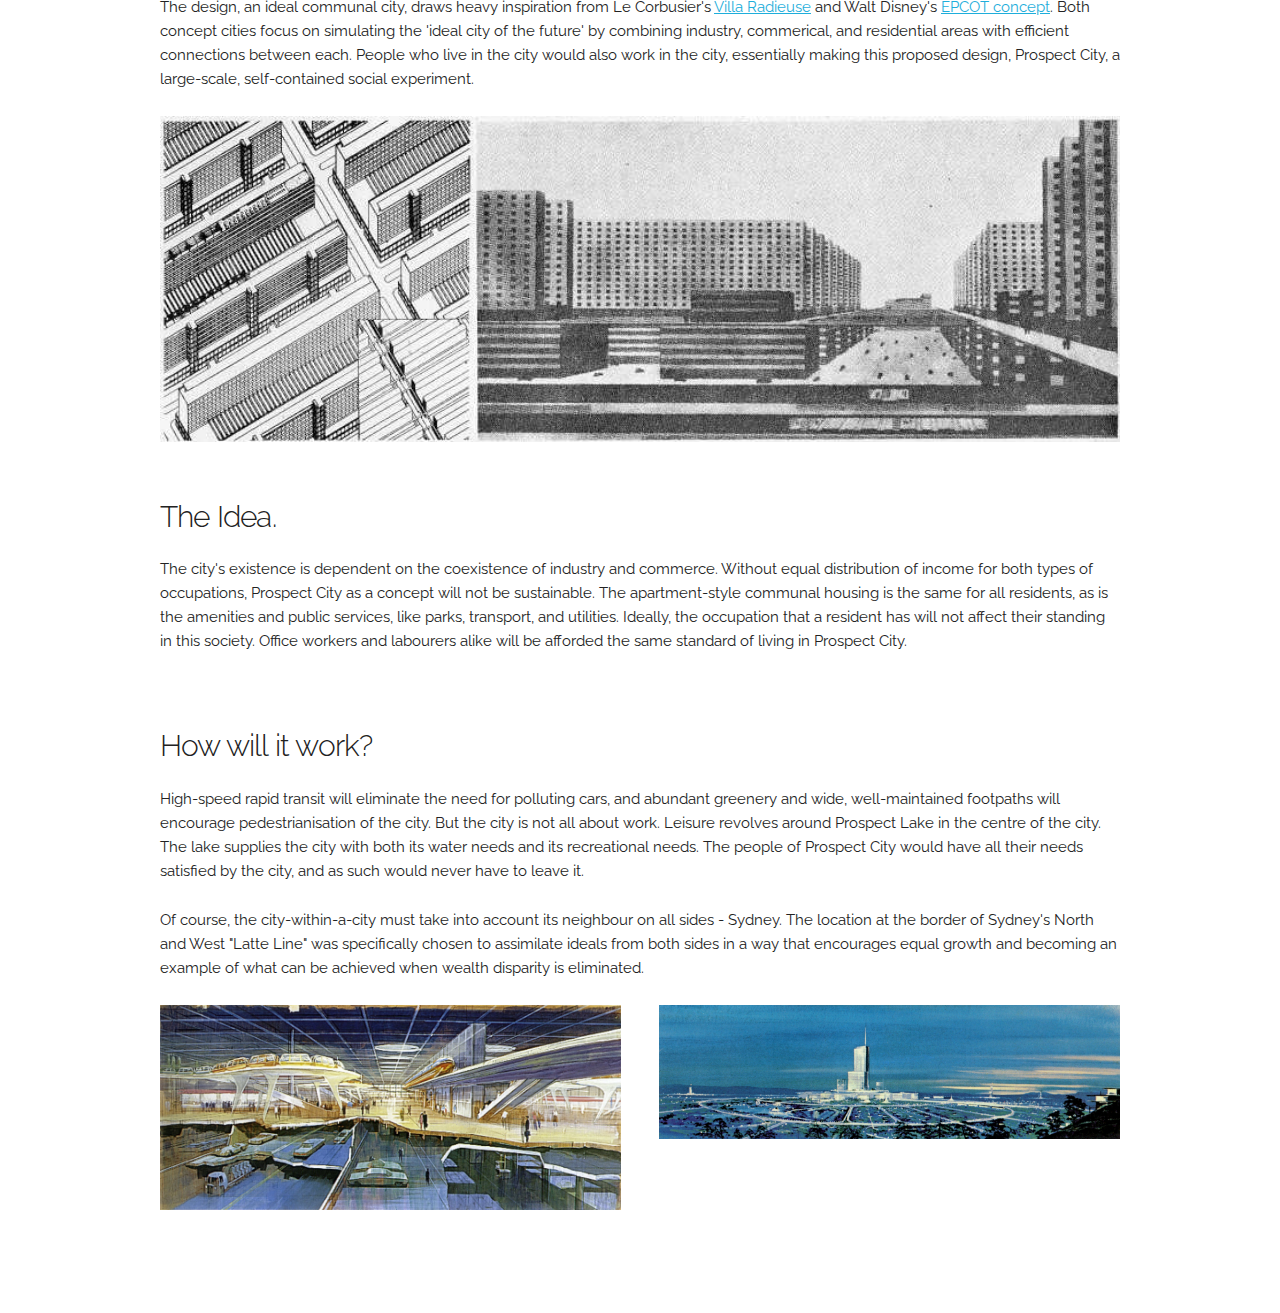
==== commit ed99157d: "Update index.html" ====
--- a/index.html
+++ b/index.html
@@ -176,8 +176,6 @@
       <div class="six columns">
         <img src="images/transport.jpg" width="100%">
       </div>
-    </div>
-    <div class="row">
       <div class="six columns">
         <img src="images/epcot.jpg">
       </div>
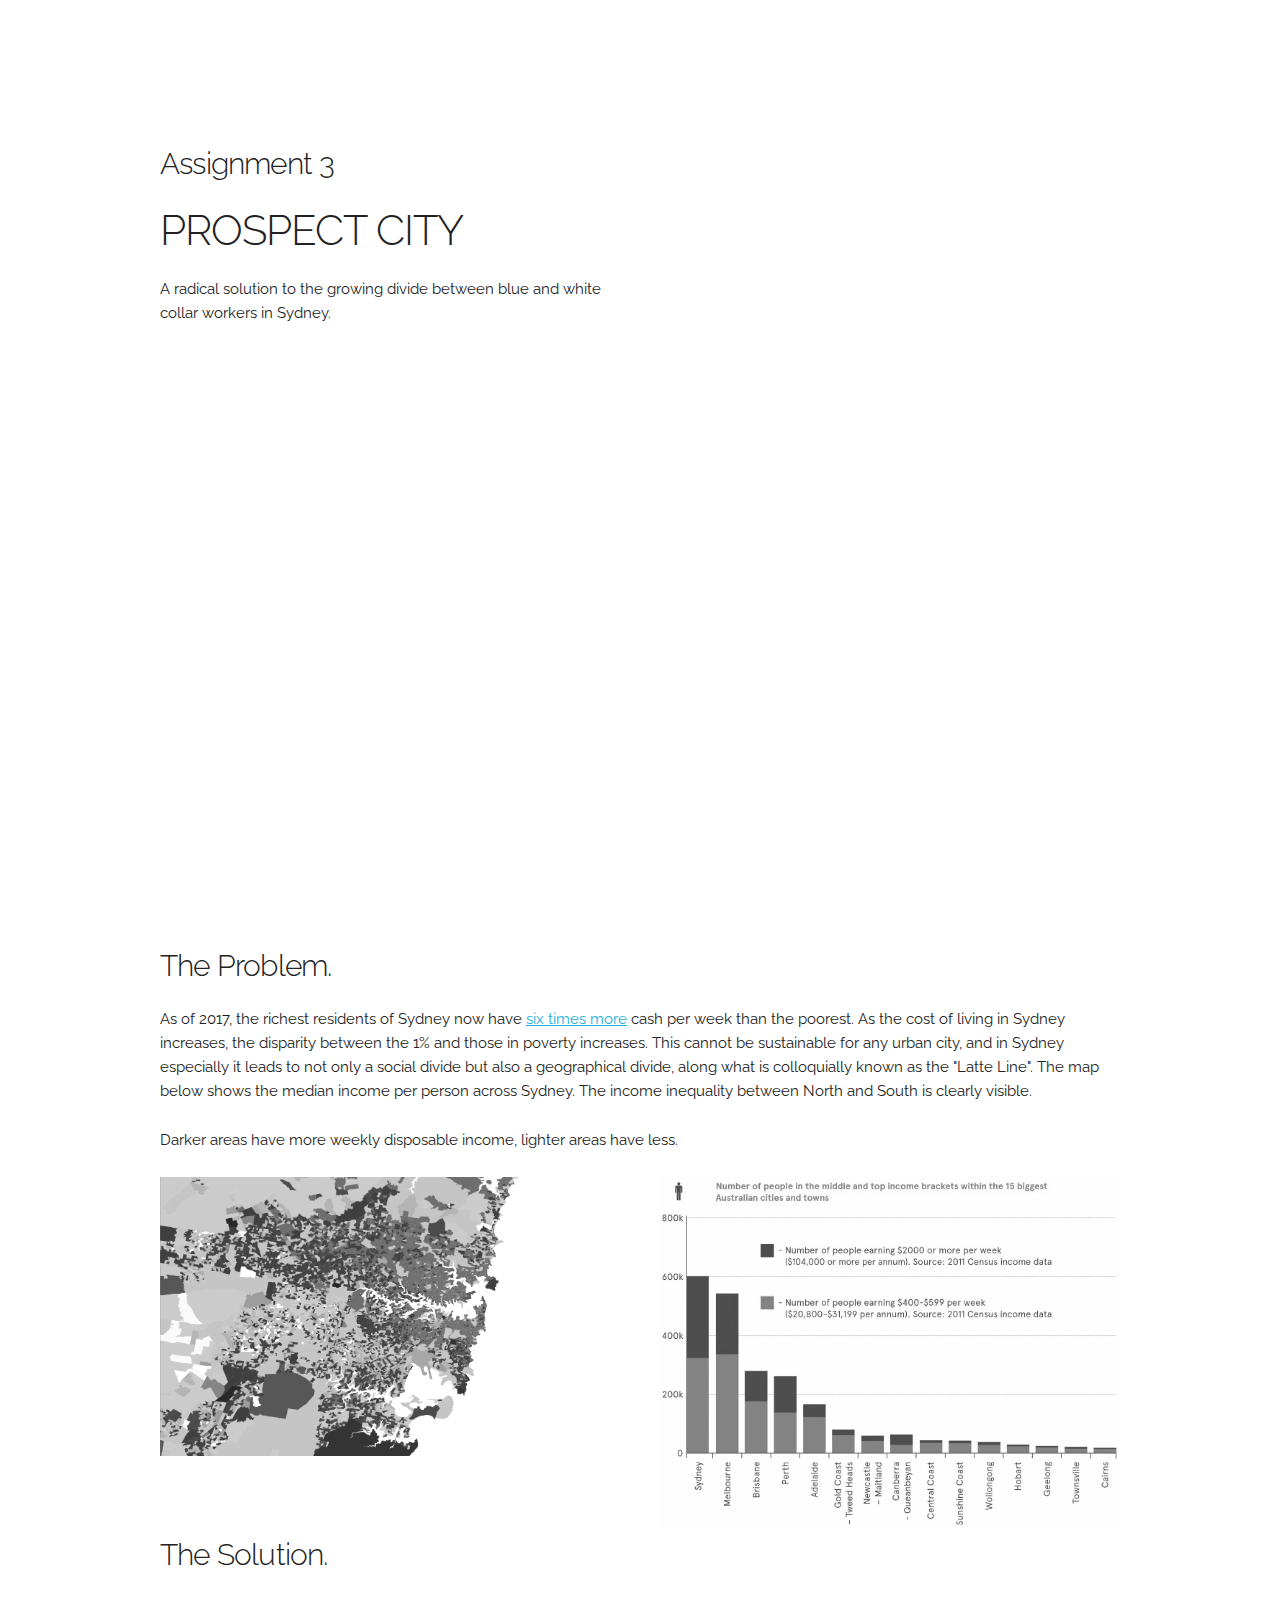
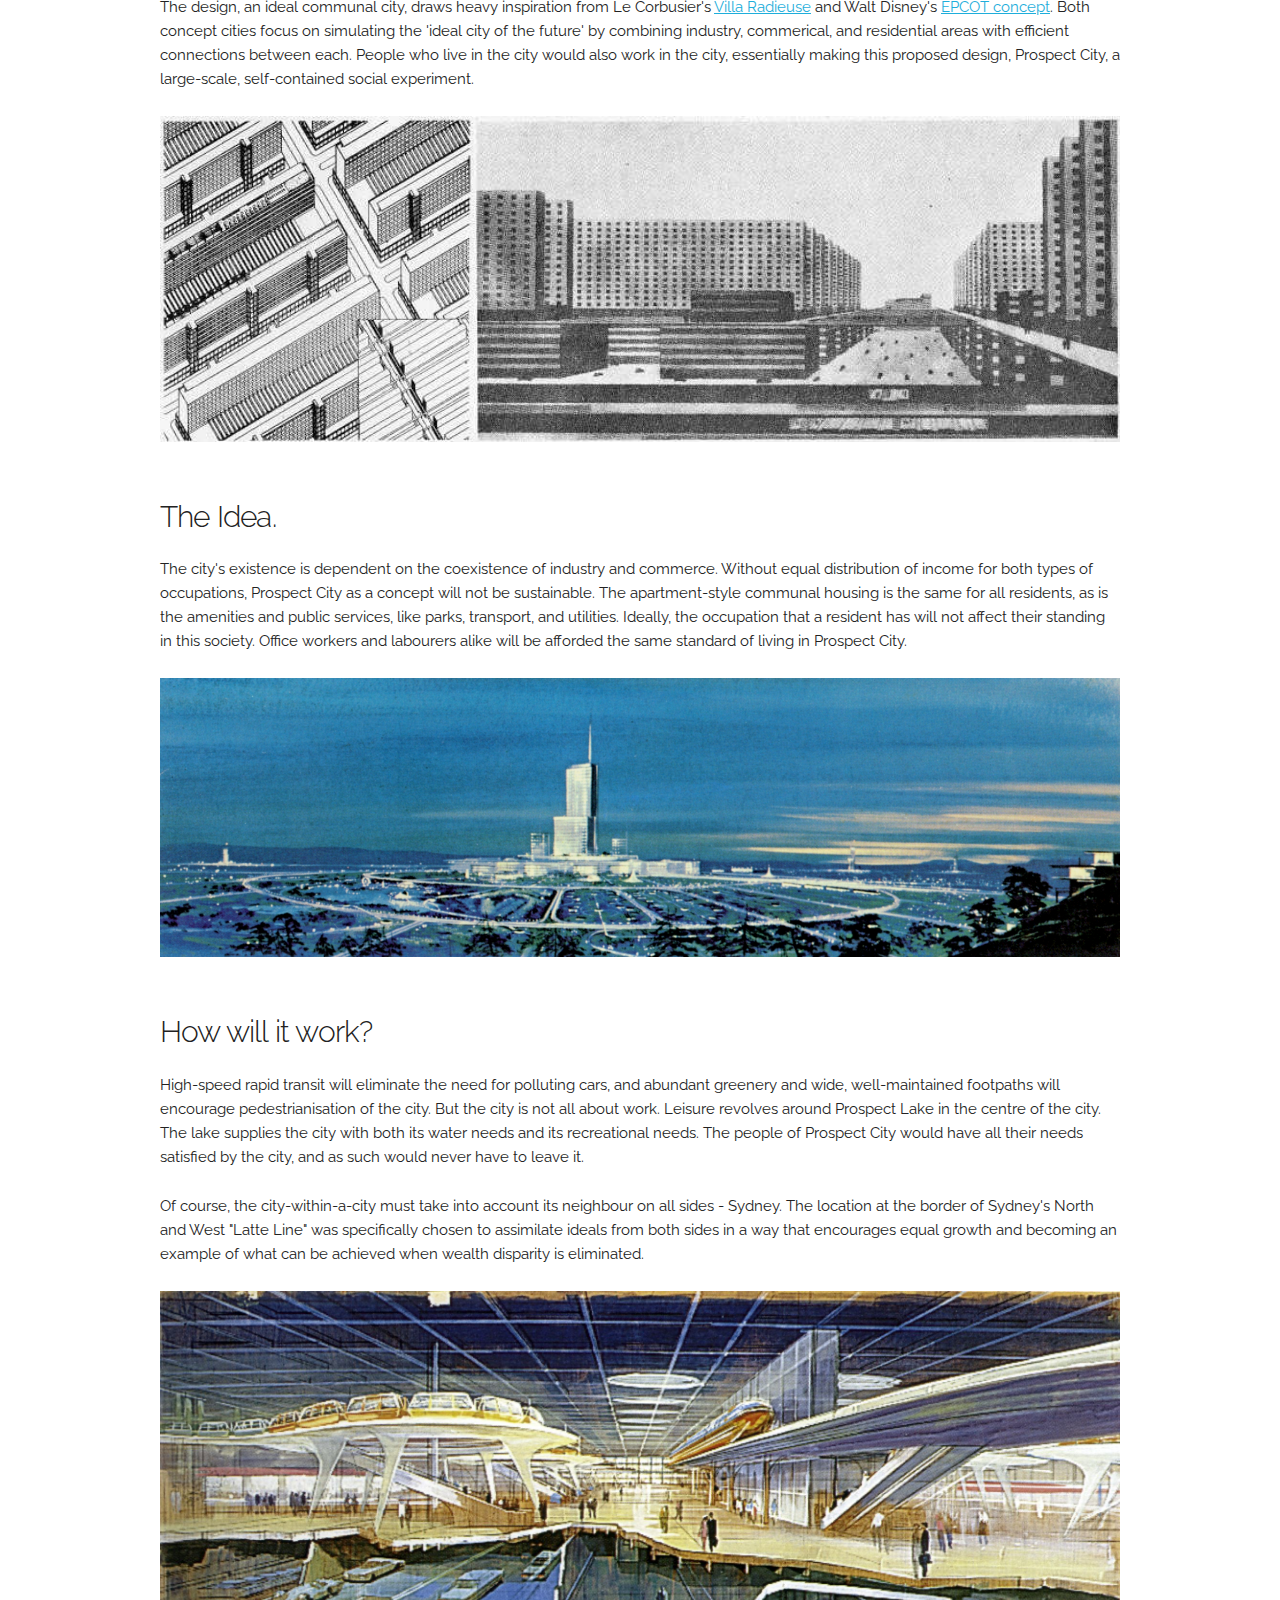
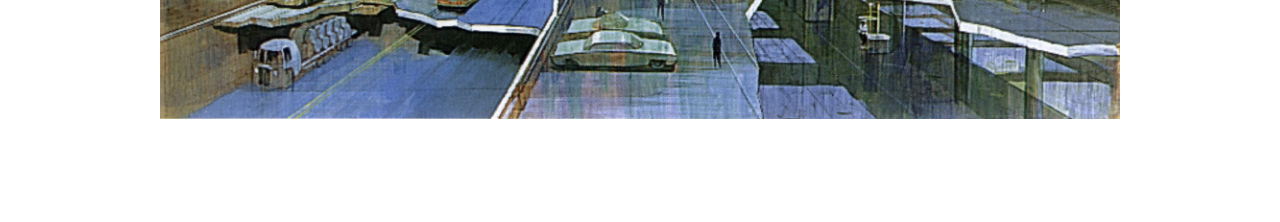
==== commit feb0a9a5: "Update index.html" ====
--- a/index.html
+++ b/index.html
@@ -159,6 +159,14 @@
     </div>
   </div>
   
+  <div class="container">
+    <div class="row">
+      <div class="twelve columns">
+        <img src="images/epcot.jpg" width="100%">
+      </div>
+    </div>
+  </div>
+
   <br></br>
 
   <div class="container">
@@ -173,14 +181,12 @@
 
   <div class="container">
     <div class="row">
-      <div class="six columns">
+      <div class="twelve columns">
         <img src="images/transport.jpg" width="100%">
-      </div>
-      <div class="six columns">
-        <img src="images/epcot.jpg">
       </div>
     </div>
   </div>
+
 
     <br></br>
     <br></br>
